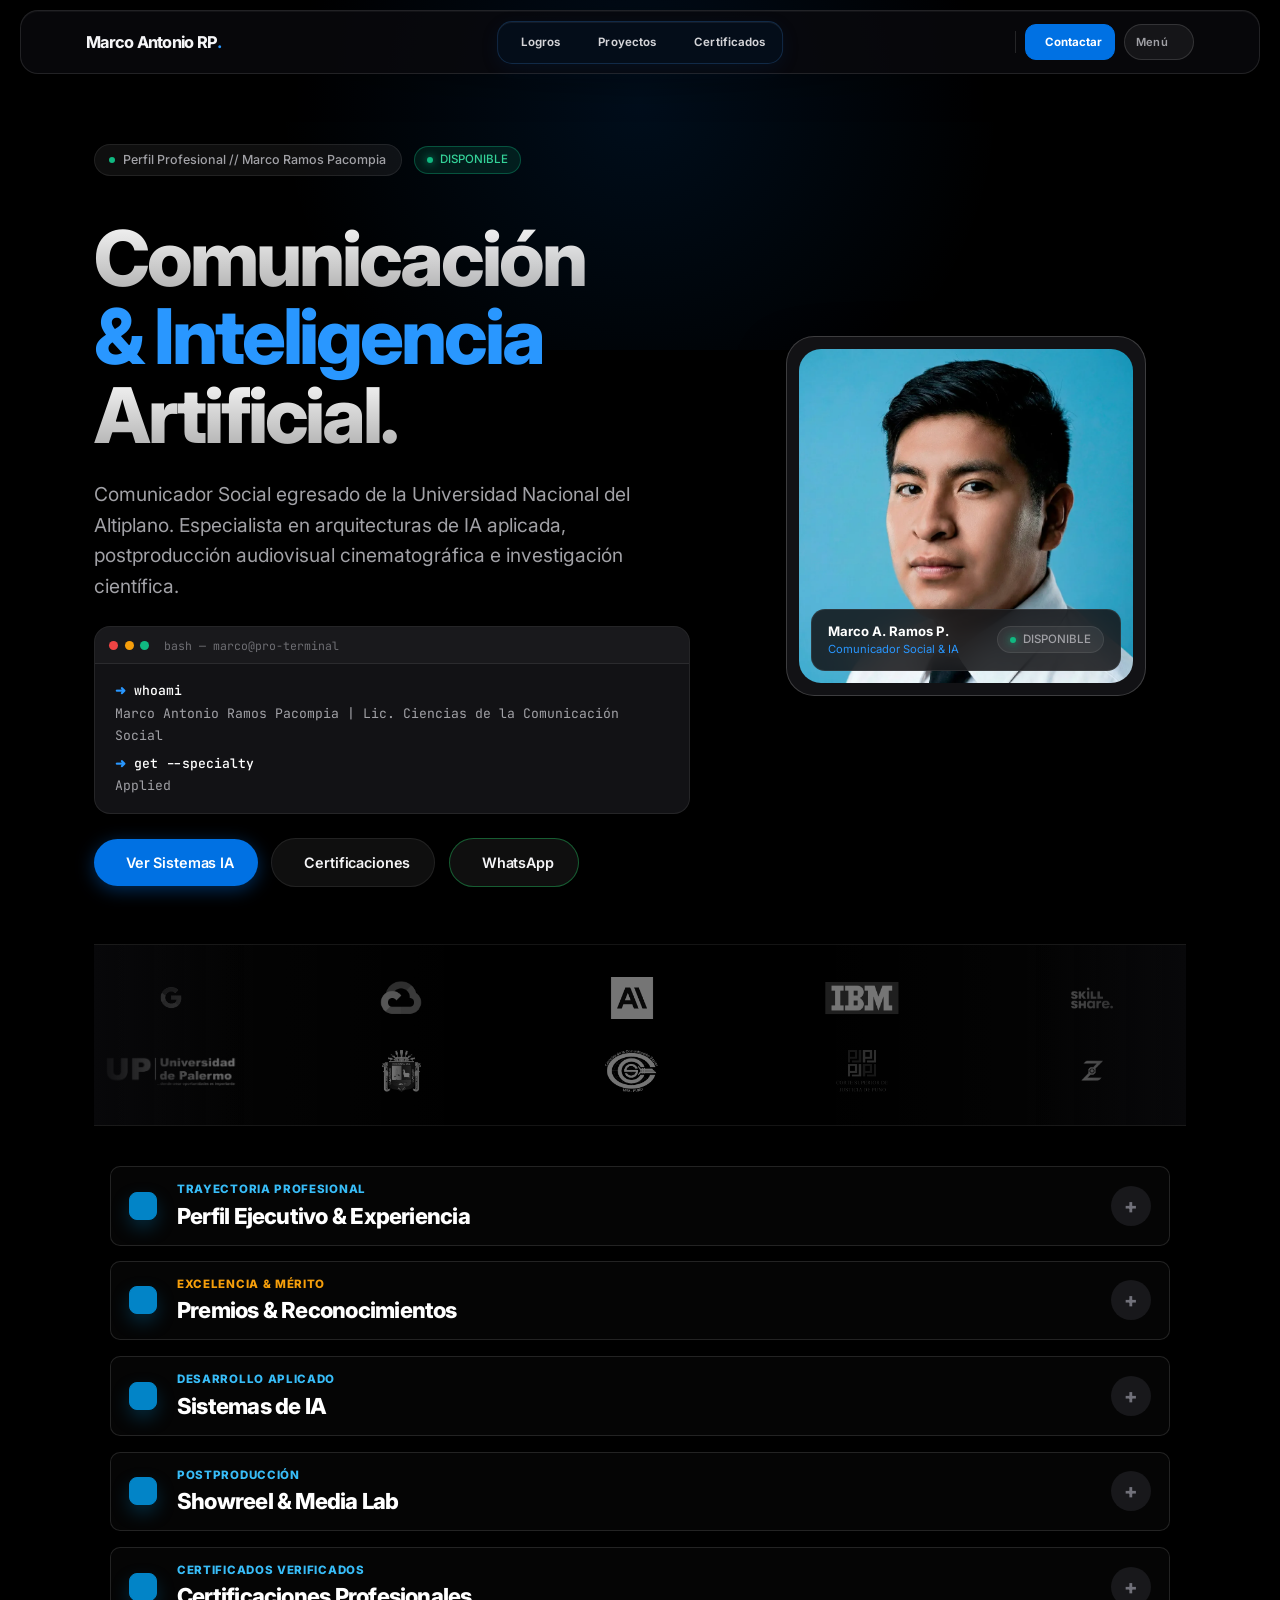
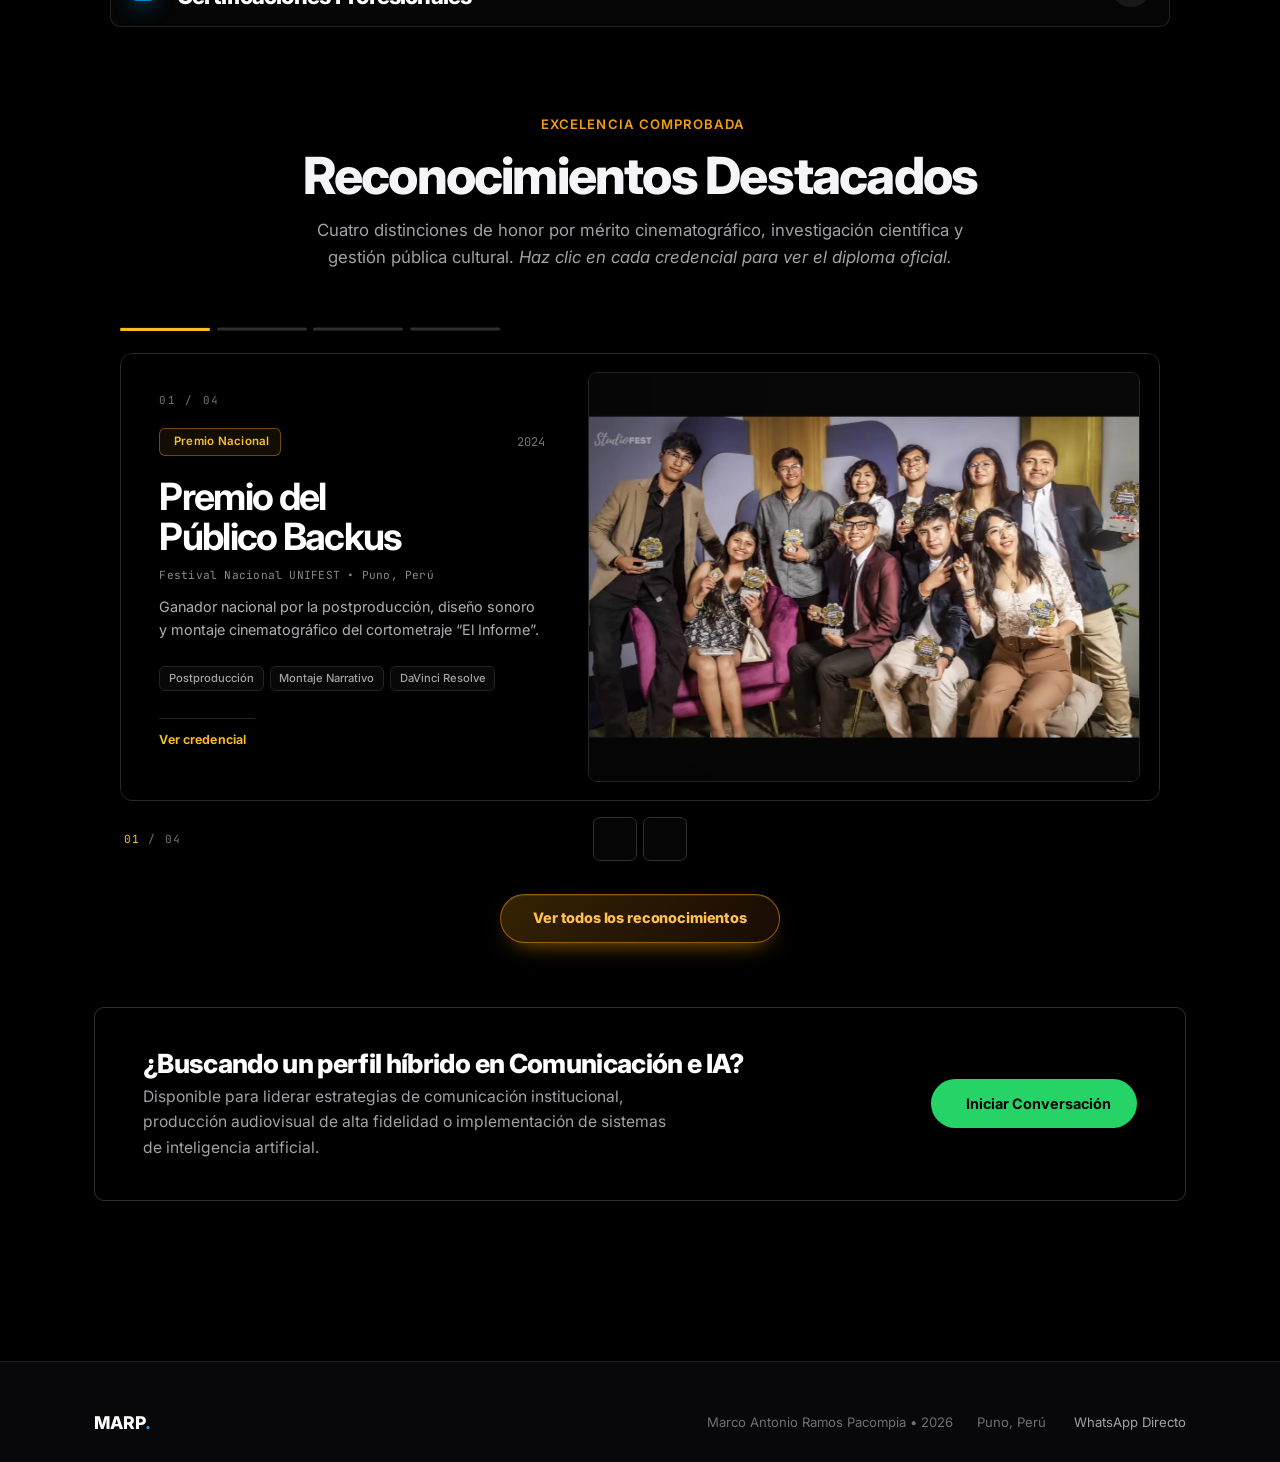
==== index.html @ 560e7030 "Publicacion inicial del sitio de Marco Antonio Ramos Pacompia" ====
<!DOCTYPE html>
<html lang="es">

<head>
    <meta charset="UTF-8">
    <meta name="viewport" content="width=device-width, initial-scale=1.0">
    <title>Marco Antonio Ramos Pacompia — CV Profesional | Comunicador Social &amp; IA Aplicada</title>
    <meta name="description" content="CV profesional y portafolio ejecutivo de Marco Antonio Ramos Pacompia. Comunicador Social especializado en Inteligencia Artificial aplicada, producción audiovisual e investigación. Puno, Perú.">
    <meta name="keywords" content="Marco Antonio Ramos Pacompia, CV Comunicador Social, Inteligencia Artificial, UNA Puno, UNIFEST Backus, Puno Perú, Producción Audiovisual, IA Aplicada">
    <meta name="author" content="Marco Antonio Ramos Pacompia">
    <meta name="robots" content="index, follow">
    
    <!-- Open Graph Meta Tags -->
    <meta property="og:title" content="Marco Antonio Ramos Pacompia — CV Profesional">
    <meta property="og:description" content="Comunicador Social especializado en Inteligencia Artificial aplicada, producción audiovisual e investigación">
    <meta property="og:type" content="website">
    <meta property="og:image" content="avatar.webp">
    
    <!-- Favicon -->
    <link rel="icon" type="image/png" href="avatar.webp">
    
    <!-- Fonts: Inter & JetBrains Mono -->
    <link rel="preconnect" href="https://fonts.googleapis.com">
    <link rel="preconnect" href="https://fonts.gstatic.com" crossorigin>
    <link href="https://fonts.googleapis.com/css2?family=Inter:wght@300;400;500;600;700;800&family=JetBrains+Mono:wght@400;500;600;700&display=swap" rel="stylesheet">
    
    <!-- Phosphor Icons: premium, consistent stroke system -->
    <link href="https://unpkg.com/@phosphor-icons/web@2.1.1/src/regular/style.css" rel="stylesheet">
    
    <!-- Styles -->
    <link rel="stylesheet" href="styles.css">
</head>

<body>

    <!-- Skip link for accessibility -->
    <a href="#main-content" class="skip-link">Saltar al contenido principal</a>

    <!-- APPLE PRO MAIN NAVIGATION -->
    <header class="header-main">
        <nav class="navbar" id="navbar" role="navigation" aria-label="Navegación principal">
            <div class="container navbar-content">
                <div class="logo-group">
                    <a href="index.html" class="logo" aria-label="Marco Antonio RP - Ir al inicio">Marco Antonio RP<span>.</span></a>
                </div>
                
                <div class="navbar-actions">
                    <div class="navbar-highlights" aria-label="Accesos principales">
                        <a href="logros.html" class="nav-primary-link"><i class='ph ph-trophy nav-link-icon' aria-hidden="true"></i><span>Logros</span></a>
                        <a href="proyectos.html" class="nav-primary-link"><i class='ph ph-rocket-launch nav-link-icon' aria-hidden="true"></i><span>Proyectos</span></a>
                        <a href="certificaciones.html" class="nav-primary-link"><i class='ph ph-certificate nav-link-icon' aria-hidden="true"></i><span>Certificados</span></a>
                    </div>
                    <span class="navbar-divider" aria-hidden="true"></span>
                    <a href="contacto.html" class="nav-contact-link"><i class='ph ph-whatsapp-logo' aria-hidden="true"></i><span>Contactar</span></a>
                    <button class="nav-toggle" id="nav-toggle" aria-label="Abrir menú de navegación" aria-expanded="false" aria-controls="nav-dropdown">
                        <span class="nav-toggle-label">Menú</span>
                        <span class="nav-toggle-icon">
                            <i class='ph ph-list nav-icon-open' aria-hidden="true"></i>
                            <i class='ph ph-x nav-icon-close' aria-hidden="true"></i>
                        </span>
                        <i class='ph ph-caret-down nav-toggle-chevron' aria-hidden="true"></i>
                    </button>
                </div>
            </div>

            <!-- Panel Desplegable Apple Sheet -->
            <div class="nav-dropdown" id="nav-dropdown" aria-hidden="true">
                <div class="container nav-dropdown-inner">
                    <div class="nav-dropdown-header">
                        <div class="dropdown-header-left">
                            <span class="hud-status-badge"><span class="hud-status-dot"></span> MARCO ANTONIO RAMOS PACOMPIA</span>
                            <span class="hud-meta-code">// CV PROFESIONAL // PUNO, PERÚ</span>
                        </div>
                        <div class="dropdown-header-right">
                            <span class="hud-shortcut-hint">PULSA <kbd>ESC</kbd> PARA CERRAR</span>
                        </div>
                    </div>

                    <!-- Accesos Rápidos de Alto Interés -->
                    <div class="nav-dropdown-interest">
                        <div class="interest-header-row">
                            <span class="interest-label"><i class='ph ph-star' aria-hidden="true"></i> Secciones de Mayor Interés</span>
                            <span class="interest-tagline">// ACCESO DIRECTO RECOMENDADO</span>
                        </div>
                        <div class="interest-chips">
                            <a href="proyectos.html" class="interest-chip chip-primary"><i class='ph ph-rocket-launch' aria-hidden="true"></i> 4 Sistemas IA en Producción</a>
                            <a href="logros.html" class="interest-chip"><i class='ph ph-trophy' aria-hidden="true"></i> Ganador UNIFEST Backus 2024</a>
                            <a href="certificaciones.html" class="interest-chip"><i class='ph ph-shield-check' aria-hidden="true"></i> 17 Certificaciones Verificadas</a>
                            <a href="https://wa.link/a1o1ac" target="_blank" class="interest-chip" style="background:#0a2e1d; border-color:#25d366; color:#25d366 !important;" rel="noopener noreferrer"><i class='ph ph-whatsapp-logo' aria-hidden="true"></i> Chat Directo WhatsApp</a>
                        </div>
                    </div>

                    <!-- Cuadrícula de 9 Páginas Apple -->
                    <ul class="nav-links" role="menubar">
                        <li role="none" class="nav-item">
                            <a href="index.html" class="nav-link active" role="menuitem" aria-current="page">
                                <span class="nav-item-num">01</span>
                                <span class="nav-item-icon"><i class='ph ph-house' aria-hidden="true"></i></span>
                                <span class="nav-item-label">Inicio / Portada</span>
                                <i class='ph ph-caret-right nav-item-arrow' aria-hidden="true"></i>
                            </a>
                        </li>
                        <li role="none" class="nav-item">
                            <a href="perfil.html" class="nav-link" role="menuitem">
                                <span class="nav-item-num">02</span>
                                <span class="nav-item-icon"><i class='ph ph-user-circle' aria-hidden="true"></i></span>
                                <span class="nav-item-label">Perfil &amp; Experiencia</span>
                                <i class='ph ph-caret-right nav-item-arrow' aria-hidden="true"></i>
                            </a>
                        </li>
                        <li role="none" class="nav-item">
                            <a href="logros.html" class="nav-link" role="menuitem">
                                <span class="nav-item-num">03</span>
                                <span class="nav-item-icon"><i class='ph ph-trophy' aria-hidden="true"></i></span>
                                <span class="nav-item-label">Reconocimientos</span>
                                <i class='ph ph-caret-right nav-item-arrow' aria-hidden="true"></i>
                            </a>
                        </li>
                        <li role="none" class="nav-item">
                            <a href="skills.html" class="nav-link" role="menuitem">
                                <span class="nav-item-num">04</span>
                                <span class="nav-item-icon"><i class='ph ph-cpu' aria-hidden="true"></i></span>
                                <span class="nav-item-label">Skills &amp; Tecnologías</span>
                                <i class='ph ph-caret-right nav-item-arrow' aria-hidden="true"></i>
                            </a>
                        </li>
                        <li role="none" class="nav-item">
                            <a href="proyectos.html" class="nav-link" role="menuitem">
                                <span class="nav-item-num">05</span>
                                <span class="nav-item-icon"><i class='ph ph-rocket-launch' aria-hidden="true"></i></span>
                                <span class="nav-item-label">Proyectos IA</span>
                                <i class='ph ph-caret-right nav-item-arrow' aria-hidden="true"></i>
                            </a>
                        </li>
                        <li role="none" class="nav-item">
                            <a href="galeria.html" class="nav-link" role="menuitem">
                                <span class="nav-item-num">06</span>
                                <span class="nav-item-icon"><i class='ph ph-video-camera' aria-hidden="true"></i></span>
                                <span class="nav-item-label">Muestra Audiovisual</span>
                                <i class='ph ph-caret-right nav-item-arrow' aria-hidden="true"></i>
                            </a>
                        </li>
                        <li role="none" class="nav-item">
                            <a href="certificaciones.html" class="nav-link" role="menuitem">
                                <span class="nav-item-num">07</span>
                                <span class="nav-item-icon"><i class='ph ph-certificate' aria-hidden="true"></i></span>
                                <span class="nav-item-label">Certificaciones</span>
                                <i class='ph ph-caret-right nav-item-arrow' aria-hidden="true"></i>
                            </a>
                        </li>
                        <li role="none" class="nav-item">
                            <a href="educacion.html" class="nav-link" role="menuitem">
                                <span class="nav-item-num">08</span>
                                <span class="nav-item-icon"><i class='ph ph-graduation-cap' aria-hidden="true"></i></span>
                                <span class="nav-item-label">Formación Académica</span>
                                <i class='ph ph-caret-right nav-item-arrow' aria-hidden="true"></i>
                            </a>
                        </li>
                        <li role="none" class="nav-item">
                            <a href="contacto.html" class="nav-link" role="menuitem">
                                <span class="nav-item-num">09</span>
                                <span class="nav-item-icon"><i class='ph ph-chat-circle-dots' aria-hidden="true"></i></span>
                                <span class="nav-item-label">Contacto &amp; Redes</span>
                                <i class='ph ph-caret-right nav-item-arrow' aria-hidden="true"></i>
                            </a>
                        </li>
                    </ul>

                    <div class="nav-dropdown-footer">
                        <div class="nav-dropdown-profile-info">
                            <span><i class='ph ph-user' aria-hidden="true"></i> Marco Antonio Ramos Pacompia</span>
                            <span class="footer-sep">&bull;</span>
                            <span><i class='ph ph-brain' aria-hidden="true"></i> Comunicador Social &amp; IA Aplicada &bull; Puno, Perú</span>
                        </div>
                        <button class="nav-close-btn" id="nav-close-btn" type="button" aria-label="Cerrar panel de navegación">
                            <i class='ph ph-x' aria-hidden="true"></i> Cerrar
                        </button>
                    </div>
                </div>
            </div>

            <!-- Overlay de fondo -->
            <div class="nav-backdrop" id="nav-backdrop" aria-hidden="true"></div>
        </nav>
    </header>

    <!-- MAIN CONTENT -->
    <main id="main-content" class="page-main-content">
        
        <!-- HERO SECTION (APPLE PRO) -->
        <section class="hero">
            <div class="container">
                <div class="hero-content">
                    <div class="hero-text-block">
                        <div style="display: flex; align-items: center; gap: 0.75rem; flex-wrap: wrap; margin-bottom: 1.25rem;">
                            <div class="hero-badge-pill" style="margin-bottom: 0;">
                                <span class="pill-dot"></span>
                                <span>Perfil Profesional // Marco Ramos Pacompia</span>
                            </div>
                            <span class="nav-status-pill" style="background: rgba(16, 185, 129, 0.12); border-color: rgba(16, 185, 129, 0.35); color: #34d399;"><span class="status-indicator-dot" style="background: #10b981; box-shadow: 0 0 8px #10b981;"></span> DISPONIBLE</span>
                        </div>

                        <h1 class="hero-headline">
                            <span class="gradient-text">Comunicación</span><br>
                            <span class="blue-text">&amp; Inteligencia</span><br>
                            <span class="gradient-text">Artificial.</span>
                        </h1>

                        <p class="hero-subhead">
                            Comunicador Social egresado de la Universidad Nacional del Altiplano. Especialista en arquitecturas de IA aplicada, postproducción audiovisual cinematográfica e investigación científica.
                        </p>

                        <!-- Clean Terminal Apple Style -->
                        <div class="hero-terminal">
                            <div class="terminal-head">
                                <span class="terminal-dot"></span>
                                <span class="terminal-dot"></span>
                                <span class="terminal-dot"></span>
                                <span class="terminal-label">bash &mdash; marco@pro-terminal</span>
                            </div>
                            <div class="terminal-body">
                                <div class="terminal-line">
                                    <span class="t-prompt">➜</span> <span class="t-cmd">whoami</span>
                                </div>
                                <div class="terminal-line t-out hero-terminal-line" data-text="Marco Antonio Ramos Pacompia | Lic. Ciencias de la Comunicación Social"></div>
                                <div class="terminal-line" style="margin-top: 0.35rem;">
                                    <span class="t-prompt">➜</span> <span class="t-cmd">get --specialty</span>
                                </div>
                                <div class="terminal-line t-out hero-terminal-line" data-text="Applied AI Workflows &bull; NLP &bull; DaVinci Resolve Studio &bull; Public Sector Media"></div>
                            </div>
                        </div>

                        <!-- CTA Actions -->
                        <div class="hero-actions">
                            <a href="proyectos.html" class="btn-apple btn-apple-primary">
                                <i class='ph ph-rocket-launch' aria-hidden="true"></i> Ver Sistemas IA
                            </a>
                            <a href="certificaciones.html" class="btn-apple btn-apple-secondary">
                                <i class='ph ph-certificate' aria-hidden="true"></i> Certificaciones
                            </a>
                            <a href="https://wa.link/a1o1ac" target="_blank" class="btn-apple btn-apple-secondary" style="border-color: rgba(37, 211, 102, 0.4);" rel="noopener noreferrer">
                                <i class='ph ph-whatsapp-logo' style="color: #25d366;" aria-hidden="true"></i> WhatsApp
                            </a>
                        </div>
                    </div>

                    <!-- Hero Visual / Portrait Card -->
                    <div class="hero-visual">
                        <div class="hero-avatar-card">
                            <img src="avatar.webp" alt="Marco Antonio Ramos Pacompia" class="hero-avatar-img">
                            <div class="hero-avatar-overlay-badge">
                                <div>
                                    <div class="overlay-badge-title">Marco A. Ramos P.</div>
                                    <div class="overlay-badge-sub">Comunicador Social &amp; IA</div>
                                </div>
                                <span class="nav-status-pill"><span class="status-indicator-dot"></span> DISPONIBLE</span>
                            </div>
                        </div>
                    </div>
                </div>

                <!-- Trusted Institutions Logo Marquee -->
                <section class="brand-marquee" aria-label="Instituciones, plataformas y colectivos de investigación">
                    <div class="brand-marquee-viewport">
                        <div class="brand-marquee-track">
                            <div class="brand-marquee-set">
                                <div class="brand-logo-item"><img src="cert-icons/google-mark.webp" alt="Google" loading="eager"></div>
                                <div class="brand-logo-item"><img src="cert-icons/google-cloud.webp" alt="Google Cloud" loading="eager"></div>
                                <div class="brand-logo-item"><img src="cert-icons/anthropic.webp" alt="Anthropic" loading="eager"></div>
                                <div class="brand-logo-item"><img src="cert-icons/ibm.webp" alt="IBM" loading="eager"></div>
                                <div class="brand-logo-item"><img src="cert-icons/skillshare.webp" alt="Skillshare" loading="eager"></div>
                                <div class="brand-logo-item"><img src="cert-icons/tec-monterrey.webp" alt="Tecnológico de Monterrey" loading="eager"></div>
                            </div>
                            <div class="brand-marquee-set" aria-hidden="true">
                                <div class="brand-logo-item"><img src="cert-icons/google-mark.webp" alt=""></div>
                                <div class="brand-logo-item"><img src="cert-icons/google-cloud.webp" alt=""></div>
                                <div class="brand-logo-item"><img src="cert-icons/anthropic.webp" alt=""></div>
                                <div class="brand-logo-item"><img src="cert-icons/ibm.webp" alt=""></div>
                                <div class="brand-logo-item"><img src="cert-icons/skillshare.webp" alt=""></div>
                                <div class="brand-logo-item"><img src="cert-icons/tec-monterrey.webp" alt=""></div>
                            </div>
                        </div>
                        <div class="brand-marquee-track brand-marquee-track-reverse">
                            <div class="brand-marquee-set">
                                <div class="brand-logo-item"><img src="cert-icons/palermo-transparent.webp" alt="Universidad de Palermo" loading="eager"></div>
                                <div class="brand-logo-item"><img src="brand-logos/unap.webp" alt="Universidad Nacional del Altiplano - Puno" loading="eager"></div>
                                <div class="brand-logo-item"><img src="brand-logos/epccs.webp" alt="EPCCS" loading="eager"></div>
                                <div class="brand-logo-item"><img src="brand-logos/odajup.webp" alt="ODAJUP - Corte Superior de Justicia de Puno" loading="eager"></div>
                                <div class="brand-logo-item"><img src="brand-logos/zafiro.webp" alt="Zafiro" loading="eager"></div>
                                <div class="brand-logo-item"><img src="brand-logos/escuela.webp" alt="Insignia de la escuela" loading="eager"></div>
                                <div class="brand-logo-item"><img src="brand-logos/cientificos-y-locas.webp" alt="Científicos y Locas" loading="eager"></div>
                            </div>
                            <div class="brand-marquee-set" aria-hidden="true">
                                <div class="brand-logo-item"><img src="cert-icons/palermo-transparent.webp" alt=""></div>
                                <div class="brand-logo-item"><img src="brand-logos/unap.webp" alt=""></div>
                                <div class="brand-logo-item"><img src="brand-logos/epccs.webp" alt=""></div>
                                <div class="brand-logo-item"><img src="brand-logos/odajup.webp" alt=""></div>
                                <div class="brand-logo-item"><img src="brand-logos/zafiro.webp" alt=""></div>
                                <div class="brand-logo-item"><img src="brand-logos/escuela.webp" alt=""></div>
                                <div class="brand-logo-item"><img src="brand-logos/cientificos-y-locas.webp" alt=""></div>
                            </div>
                        </div>
                    </div>
                </section>

                <!-- ACCESOS PRINCIPALES: ACORDEÓN INTERACTIVO -->
                <section class="profile-accordion-section" aria-label="Áreas principales del perfil">
                    <div class="accordion-list">
                        <article class="accordion-item">
                            <div class="accordion-head">
                                <div class="accordion-leading">
                                    <div class="accordion-mark"><i class='ph ph-check' aria-hidden="true"></i></div>
                                    <div>
                                        <span class="accordion-label">TRAYECTORIA PROFESIONAL</span>
                                        <h2 class="accordion-title">Perfil Ejecutivo &amp; Experiencia</h2>
                                    </div>
                                </div>
                                <div class="accordion-icon" aria-hidden="true">+</div>
                            </div>
                            <div class="accordion-content">
                                <p>Trayectoria en ODAJUP, gestión universitaria, liderazgo de Científicos y Locas —grupo estudiantil de investigación IA— y dirección en festivales nacionales de cine.</p>
                                <a href="perfil.html">Explorar Biografía y Experiencia <i class='ph ph-arrow-right' aria-hidden="true"></i></a>
                            </div>
                        </article>

                        <article class="accordion-item accordion-item-award">
                            <div class="accordion-head">
                                <div class="accordion-leading">
                                    <div class="accordion-mark"><i class='ph ph-check' aria-hidden="true"></i></div>
                                    <div>
                                        <span class="accordion-label">EXCELENCIA &amp; MÉRITO</span>
                                        <h2 class="accordion-title">Premios &amp; Reconocimientos</h2>
                                    </div>
                                </div>
                                <div class="accordion-icon" aria-hidden="true">+</div>
                            </div>
                            <div class="accordion-content">
                                <p>Premio Backus UNIFEST 2024, Diplomas de Honor de Editor y publicación científica arbitrada.</p>
                                <a href="logros.html">Ver Reconocimientos Oficiales <i class='ph ph-arrow-right' aria-hidden="true"></i></a>
                            </div>
                        </article>

                        <article class="accordion-item">
                            <div class="accordion-head">
                                <div class="accordion-leading">
                                    <div class="accordion-mark"><i class='ph ph-check' aria-hidden="true"></i></div>
                                    <div>
                                        <span class="accordion-label">DESARROLLO APLICADO</span>
                                        <h2 class="accordion-title">Sistemas de IA</h2>
                                    </div>
                                </div>
                                <div class="accordion-icon" aria-hidden="true">+</div>
                            </div>
                            <div class="accordion-content">
                                <p>ZAFIRO IA, Observatorio de Medios de Puno, ARUSA y calendarios web institucionales.</p>
                                <a href="proyectos.html">Ver Proyectos en Producción <i class='ph ph-arrow-right' aria-hidden="true"></i></a>
                            </div>
                        </article>

                        <article class="accordion-item">
                            <div class="accordion-head">
                                <div class="accordion-leading">
                                    <div class="accordion-mark"><i class='ph ph-check' aria-hidden="true"></i></div>
                                    <div>
                                        <span class="accordion-label">POSTPRODUCCIÓN</span>
                                        <h2 class="accordion-title">Showreel &amp; Media Lab</h2>
                                    </div>
                                </div>
                                <div class="accordion-icon" aria-hidden="true">+</div>
                            </div>
                            <div class="accordion-content">
                                <p>Montaje cinematográfico, Color Grading DaVinci Resolve y piezas audiovisuales con IA generativa.</p>
                                <a href="galeria.html">Reproducir Showreel HD <i class='ph ph-arrow-right' aria-hidden="true"></i></a>
                            </div>
                        </article>

                        <article class="accordion-item">
                            <div class="accordion-head">
                                <div class="accordion-leading">
                                    <div class="accordion-mark"><i class='ph ph-check' aria-hidden="true"></i></div>
                                    <div>
                                        <span class="accordion-label">CERTIFICADOS VERIFICADOS</span>
                                        <h2 class="accordion-title">Certificaciones Profesionales</h2>
                                    </div>
                                </div>
                                <div class="accordion-icon" aria-hidden="true">+</div>
                            </div>
                            <div class="accordion-content">
                                <p>Google Cloud, Anthropic Claude API, IBM Python Flask, Univ. de Palermo y Tec de Monterrey.</p>
                                <a href="certificaciones.html">Explorar Certificados <i class='ph ph-arrow-right' aria-hidden="true"></i></a>
                            </div>
                        </article>
                    </div>
                </section>

                <!-- SECCIÓN VISIBLE: RECONOCIMIENTOS & PREMIOS DESTACADOS -->
                <div style="margin-top: 5rem;" id="reconocimientos">
                    <div class="section-header">
                        <span class="section-subtitle" style="color: #f59e0b;"><i class='ph ph-trophy' aria-hidden="true"></i> Excelencia Comprobada</span>
                        <h2 class="section-title">Reconocimientos Destacados</h2>
                        <p class="section-desc">Cuatro distinciones de honor por mérito cinematográfico, investigación científica y gestión pública cultural. <em>Haz clic en cada credencial para ver el diploma oficial.</em></p>
                    </div>

                    <div class="recognition-showcase scroll-reveal" id="recognitionShowcase" aria-roledescription="carousel" aria-label="Reconocimientos destacados">
                        <div class="recognition-showcase-dots" role="tablist" aria-label="Progreso de reconocimientos">
                            <button class="recognition-showcase-dot is-active" type="button" role="tab" aria-label="Ver reconocimiento 1" aria-selected="true" data-recognition-go="0"></button>
                            <button class="recognition-showcase-dot" type="button" role="tab" aria-label="Ver reconocimiento 2" aria-selected="false" data-recognition-go="1"></button>
                            <button class="recognition-showcase-dot" type="button" role="tab" aria-label="Ver reconocimiento 3" aria-selected="false" data-recognition-go="2"></button>
                            <button class="recognition-showcase-dot" type="button" role="tab" aria-label="Ver reconocimiento 4" aria-selected="false" data-recognition-go="3"></button>
                        </div>

                        <div class="recognition-showcase-stage">
                            <!-- Reconocimiento 1: Backus UNIFEST -->
                            <article class="recognition-slide is-active" data-recognition-slide="0" data-modal="backus" data-modal-title="Premio del Público Backus" data-modal-sub="Festival Nacional UNIFEST &bull; 2024" data-modal-img="modal-img/premio-backus.webp" data-modal-text="El cortometraje 'El Informe' fue galardonado con el Premio del Público Backus en el Festival UNIFEST 2024, compitiendo contra más de 30 producciones de universidades de todo el sur del país. Este reconocimiento destaca la excelencia en postproducción cinematográfica independiente y montaje narrativo. El proyecto fue realizado íntegramente por Marco Antonio Ramos Pacompia, desde el corte hasta el diseño sonoro y corrección de color en DaVinci Resolve.">
                                <div class="recognition-slide-copy">
                                    <div class="recognition-slide-index">01 / 04</div>
                                    <div class="card-top">
                                        <span class="card-badge gold"><i class='ph ph-trophy' aria-hidden="true"></i> Premio Nacional</span>
                                        <span class="card-year">2024</span>
                                    </div>
                                    <h3 class="card-title">Premio del Público Backus</h3>
                                    <p class="card-company">Festival Nacional UNIFEST &bull; Puno, Perú</p>
                                    <p class="card-desc">Ganador nacional por la postproducción, diseño sonoro y montaje cinematográfico del cortometraje “El Informe”.</p>
                                    <div class="card-tags">
                                        <span class="tag">Postproducción</span>
                                        <span class="tag">Montaje Narrativo</span>
                                        <span class="tag">DaVinci Resolve</span>
                                    </div>
                                    <button class="recognition-slide-action" type="button">Ver credencial <i class='ph ph-arrow-up-right' aria-hidden="true"></i></button>
                                </div>
                                <figure class="recognition-slide-media"><img src="modal-img/premio-backus.webp" alt="Credencial del Premio del Público Backus" loading="eager"></figure>
                            </article>

                            <!-- Reconocimiento 2: Diploma Editor -->
                            <article class="recognition-slide" data-recognition-slide="1" data-modal="diploma-editor" data-modal-title="Diploma de Honor por Editor del Cortometraje" data-modal-sub="Universidad Nacional del Altiplano &bull; 2024" data-modal-img="modal-img/diploma-editor.webp" data-modal-text="Reconocimiento especial otorgado por la Universidad Nacional del Altiplano por la excelencia demostrada en el trabajo de edición y ritmo audiovisual del cortometraje 'El Informe'. Este diploma de honor destaca la habilidad técnica y artística para transformar material bruto en una obra cinematográfica coherente, emocional y de alto impacto estético.">
                                <div class="recognition-slide-copy">
                                    <div class="recognition-slide-index">02 / 04</div>
                                    <div class="card-top">
                                        <span class="card-badge"><i class='ph ph-medal' aria-hidden="true"></i> Diploma de Honor</span>
                                        <span class="card-year">2024</span>
                                    </div>
                                    <h3 class="card-title">Diploma de Honor por Editor</h3>
                                    <p class="card-company">Universidad Nacional del Altiplano (UNA Puno)</p>
                                    <p class="card-desc">Distinción académica oficial por la calidad técnica en montaje, ritmo audiovisual y construcción narrativa.</p>
                                    <div class="card-tags">
                                        <span class="tag">Editor en Jefe</span>
                                        <span class="tag">Mérito Artístico</span>
                                        <span class="tag">UNA Puno</span>
                                    </div>
                                    <button class="recognition-slide-action" type="button">Ver credencial <i class='ph ph-arrow-up-right' aria-hidden="true"></i></button>
                                </div>
                                <figure class="recognition-slide-media"><img src="modal-img/diploma-editor.webp" alt="Diploma de Honor por Editor del Cortometraje" loading="lazy"></figure>
                            </article>

                            <!-- Reconocimiento 3: Artículo Científico -->
                            <article class="recognition-slide" data-recognition-slide="2" data-modal="diploma-articulo" data-modal-title="Artículo Científico: IA en Producción Audiovisual" data-modal-sub="Revista Magazine &bull; 2024" data-modal-img="modal-img/articulo-ia-audiovisual.webp" data-modal-text="Investigación científica publicada sobre 'El nivel de conocimiento y capacidades sobre inteligencia artificial en la producción audiovisual en la Escuela Profesional de Ciencias de la Comunicación Social, UNA Puno 2024'. Analiza empíricamente el grado de adopción de herramientas de IA generativa y propone marcos de integración pedagógica y productiva para comunicadores sociales.">
                                <div class="recognition-slide-copy">
                                    <div class="recognition-slide-index">03 / 04</div>
                                    <div class="card-top">
                                        <span class="card-badge"><i class='ph ph-book-open' aria-hidden="true"></i> Publicación Científica</span>
                                        <span class="card-year">2024</span>
                                    </div>
                                    <h3 class="card-title">Investigación: IA en Producción Audiovisual</h3>
                                    <p class="card-company">Revista Científica Magazine &bull; Publicación Arbitrada</p>
                                    <p class="card-desc">Estudio cuantitativo sobre la adopción de herramientas de inteligencia artificial en la formación y producción audiovisual universitaria.</p>
                                    <div class="card-tags">
                                        <span class="tag">Investigación</span>
                                        <span class="tag">IA Generativa</span>
                                        <span class="tag">Comunicación Social</span>
                                    </div>
                                    <button class="recognition-slide-action" type="button">Ver credencial <i class='ph ph-arrow-up-right' aria-hidden="true"></i></button>
                                </div>
                                <figure class="recognition-slide-media"><img src="modal-img/articulo-ia-audiovisual.webp" alt="Artículo científico sobre IA en producción audiovisual" loading="lazy"></figure>
                            </article>

                            <!-- Reconocimiento 4: Feria Científica -->
                            <article class="recognition-slide" data-recognition-slide="3" data-modal="exponente-feria" data-modal-title="Exponente en Feria de Iniciación Científica" data-modal-sub="Oficina Instituto de Investigación UNA Puno &bull; 2024" data-modal-img="modal-img/exponente-feria-cientifica.webp" data-modal-text="Seleccionado como exponente destacado en la Feria de Iniciación Científica 2024 organizada por la Oficina Instituto de Investigación de la UNA Puno. Presenté investigación innovadora sobre flujos de trabajo asistidos por IA en medios de comunicación y demostraciones prácticas de prototipos.">
                                <div class="recognition-slide-copy">
                                    <div class="recognition-slide-index">04 / 04</div>
                                    <div class="card-top">
                                        <span class="card-badge"><i class='ph ph-cpu' aria-hidden="true"></i> Exponente Destacado</span>
                                        <span class="card-year">2024</span>
                                    </div>
                                    <h3 class="card-title">Exponente en Feria Científica</h3>
                                    <p class="card-company">Instituto de Investigación UNA Puno</p>
                                    <p class="card-desc">Exposición de proyectos de IA aplicada a la comunicación social ante el comité científico evaluador universitario.</p>
                                    <div class="card-tags">
                                        <span class="tag">Divulgación</span>
                                        <span class="tag">Metodología</span>
                                        <span class="tag">Innovación</span>
                                    </div>
                                    <button class="recognition-slide-action" type="button">Ver credencial <i class='ph ph-arrow-up-right' aria-hidden="true"></i></button>
                                </div>
                                <figure class="recognition-slide-media"><img src="modal-img/exponente-feria-cientifica.webp" alt="Credencial de exponente en Feria de Iniciación Científica" loading="lazy"></figure>
                            </article>
                        </div>

                        <div class="recognition-showcase-controls">
                            <div class="recognition-showcase-status" aria-live="polite"><span id="recognitionSlideCounter">01</span> / 04</div>
                            <div class="recognition-showcase-nav">
                                <button id="recognitionPrev" type="button" aria-label="Reconocimiento anterior"><i class='ph ph-arrow-left' aria-hidden="true"></i></button>
                                <button id="recognitionNext" type="button" aria-label="Siguiente reconocimiento"><i class='ph ph-arrow-right' aria-hidden="true"></i></button>
                            </div>
                        </div>
                    </div>

                    <div style="text-align: center; margin-top: 2rem;">
                        <a href="logros.html" class="btn-apple btn-apple-secondary recognition-cta">
                            <i class='ph ph-trophy' aria-hidden="true"></i> Ver todos los reconocimientos <i class='ph ph-arrow-right' aria-hidden="true"></i>
                        </a>
                    </div>
                </div>

                <!-- CONTACT CTA BANNER -->
                <div class="contact-cta-banner">
                    <div class="cta-banner-text">
                        <h3>¿Buscando un perfil híbrido en Comunicación e IA?</h3>
                        <p>Disponible para liderar estrategias de comunicación institucional, producción audiovisual de alta fidelidad o implementación de sistemas de inteligencia artificial.</p>
                    </div>
                    <a href="https://wa.link/a1o1ac" target="_blank" class="btn-whatsapp-apple" rel="noopener noreferrer">
                        <i class='ph ph-whatsapp-logo' aria-hidden="true"></i> Iniciar Conversación
                    </a>
                </div>
            </div>
        </section>

    </main>

    <!-- APPLE FOOTER -->
    <footer>
        <div class="container footer-content">
            <div class="footer-logo">MARP<span>.</span></div>
            <div class="footer-meta">
                <span>Marco Antonio Ramos Pacompia &bull; 2026</span>
                <span>Puno, Perú</span>
                <a href="https://wa.link/a1o1ac" target="_blank" rel="noopener noreferrer"><i class='ph ph-whatsapp-logo' aria-hidden="true"></i> WhatsApp Directo</a>
            </div>
        </div>
    </footer>

    <!-- APPLE PRO MODAL SHEET -->
    <div class="card-modal-overlay" id="cardModal" role="dialog" aria-modal="true" aria-hidden="true">
        <div class="card-modal-box">
            <button class="card-modal-close-btn" id="cardModalCloseBtn" aria-label="Cerrar modal">&times;</button>
            <div class="card-modal-safe-zone">
                <div class="card-modal-img-wrap">
                    <img src="" alt="" class="card-modal-img" id="cardModalImg">
                    <div id="cardModalPlaceholder" class="card-modal-placeholder">
                        <i class='ph ph-certificate' style="font-size: 2.5rem; margin-bottom: 0.5rem; color: #f59e0b;" aria-hidden="true"></i>
                        <p>Reconocimiento Oficial</p>
                    </div>
                </div>
                <div class="card-modal-body">
                    <span class="card-modal-sub" id="cardModalSub"></span>
                    <h2 class="card-modal-title" id="cardModalTitle"></h2>
                    <p class="card-modal-text" id="cardModalText"></p>
                </div>
            </div>
        </div>
    </div>

    <script src="script.js?v=20260921-recognition"></script>
</body>

</html>
---- styles.css ----
/* ==========================================================================
   MARCO ANTONIO RAMOS PACOMPIA — PORTFOLIO CV
   APPLE PRO & CHATGPT DARK DESIGN SYSTEM
   Color Psychology: Space Black (#000000) & Apple Pacific Blue (#0071e3 / #2997ff)
   Typography: SF Pro / Inter Clean Hierarchy
   ========================================================================== */

:root {
  /* Core Palette: Pure Space Black & Refined Dark Glass */
  --bg-pure: #000000;
  --bg-deep: #08080a;
  --bg-card: #121215;
  --bg-card-hover: #18181c;
  --bg-card-elevated: #1c1c21;
  --bg-pill: rgba(255, 255, 255, 0.06);
  --bg-pill-hover: rgba(255, 255, 255, 0.12);

  /* Apple & Institutional Blue Accent (Psychology of Credibility & AI) */
  --apple-blue: #0071e3;
  --apple-blue-hover: #0077ed;
  --apple-blue-glow: #2997ff;
  --apple-blue-soft: rgba(0, 113, 227, 0.15);
  --apple-blue-border: rgba(41, 151, 255, 0.35);

  /* Status and Award Accents */
  --status-emerald: #10b981;
  --award-gold: #f59e0b;
  --award-gold-soft: rgba(245, 158, 11, 0.15);

  /* Typography Colors (Apple SF Text & Display Style) */
  --text-primary: #f5f5f7;
  --text-secondary: #a1a1a6;
  --text-tertiary: #6e6e73;
  --text-muted: #515154;

  /* Specular Apple Glass Borders */
  --border-glass: rgba(255, 255, 255, 0.08);
  --border-glass-hover: rgba(255, 255, 255, 0.18);
  --border-glass-active: rgba(41, 151, 255, 0.5);

  /* Prompt master compatibility aliases */
  --bg-primary: var(--bg-pure);
  --bg-secondary: var(--bg-deep);
  --bg-glass: rgba(12, 12, 16, 0.85);
  --status-green: var(--status-emerald);
  --whatsapp: #25d366;
  --radius-apple: var(--border-radius-card);
  --blur-apple: blur(20px) saturate(180%);

  /* Fonts */
  --font-apple: -apple-system, BlinkMacSystemFont, "SF Pro Display", "SF Pro Text", "Inter", "Segoe UI", Roboto, sans-serif;
  --font-mono: "SF Mono", "JetBrains Mono", Menlo, Consolas, monospace;

  /* Layout Constants */
  --nav-height: 56px;
  --max-width: 1140px;
  --border-radius-card: 22px;
  --border-radius-pill: 9999px;
  --transition-apple: all 0.3s cubic-bezier(0.16, 1, 0.3, 1);
}

/* Base Reset & Smoothness */
*, *::before, *::after {
  box-sizing: border-box;
  margin: 0;
  padding: 0;
}

/* Phosphor Icons: consistent 24px grid and optical baseline across the site. */
.ph {
  display: inline-flex;
  flex: 0 0 auto;
  align-items: center;
  justify-content: center;
  line-height: 1;
  vertical-align: -0.125em;
}

html {
  background-color: var(--bg-pure);
  color: var(--text-primary);
  font-family: var(--font-apple);
  font-size: 16px;
  line-height: 1.5;
  scroll-behavior: smooth;
  -webkit-font-smoothing: antialiased;
  -moz-osx-font-smoothing: grayscale;
}

body {
  background: var(--bg-pure);
  color: var(--text-primary);
  min-height: 100vh;
  overflow-x: hidden;
  position: relative;
}

/* Subtle Apple Ambient Lighting */
body::before {
  content: "";
  position: fixed;
  top: -150px;
  left: 50%;
  transform: translateX(-50%);
  width: 900px;
  height: 500px;
  background: radial-gradient(circle, rgba(0, 113, 227, 0.12) 0%, rgba(0, 0, 0, 0) 70%);
  pointer-events: none;
  z-index: 0;
}

/* Skip link for accessibility */
.skip-link {
  position: absolute;
  top: -60px;
  left: 1rem;
  background: var(--apple-blue);
  color: #fff;
  padding: 0.6rem 1.2rem;
  border-radius: var(--border-radius-pill);
  font-size: 0.85rem;
  font-weight: 600;
  z-index: 10000;
  transition: top 0.2s ease;
  text-decoration: none;
}
.skip-link:focus {
  top: 1rem;
}

/* Typography Hierarchy */
h1, h2, h3, h4, h5, h6 {
  color: var(--text-primary);
  font-weight: 700;
  letter-spacing: -0.025em;
  line-height: 1.15;
}

p {
  color: var(--text-secondary);
  font-size: 1rem;
  line-height: 1.6;
}

a {
  color: inherit;
  text-decoration: none;
  transition: var(--transition-apple);
}

.container {
  width: 100%;
  max-width: var(--max-width);
  margin: 0 auto;
  padding: 0 1.5rem;
  position: relative;
  z-index: 1;
}

/* Custom Scrollbar Apple Style */
::-webkit-scrollbar {
  width: 8px;
}
::-webkit-scrollbar-track {
  background: var(--bg-pure);
}
::-webkit-scrollbar-thumb {
  background: #27272a;
  border-radius: 4px;
}
::-webkit-scrollbar-thumb:hover {
  background: #3f3f46;
}

/* ==========================================================================
   APPLE PRO FIXED NAVBAR & EXPANDABLE DROPDOWN
   ========================================================================== */

.header-main {
  position: fixed;
  top: 0;
  left: 0;
  width: 100%;
  z-index: 1000;
  padding-top: 0.65rem;
  pointer-events: none;
}

.navbar {
  position: relative;
  width: min(calc(100% - 1.5rem), 1240px);
  margin: 0 auto;
  background: rgba(10, 10, 13, 0.78);
  backdrop-filter: saturate(180%) blur(20px);
  -webkit-backdrop-filter: saturate(180%) blur(20px);
  border: 1px solid rgba(255, 255, 255, 0.11);
  border-radius: 18px;
  height: 64px;
  display: flex;
  align-items: center;
  box-shadow: 0 12px 34px rgba(0, 0, 0, 0.28), inset 0 1px 0 rgba(255, 255, 255, 0.045);
  transition: var(--transition-apple);
  pointer-events: auto;
}

.navbar.scrolled {
  background: rgba(8, 8, 10, 0.94);
  border-color: rgba(255, 255, 255, 0.16);
  box-shadow: 0 16px 42px rgba(0, 0, 0, 0.46), inset 0 1px 0 rgba(255, 255, 255, 0.06);
}

.navbar-content {
  display: flex;
  align-items: center;
  justify-content: space-between;
  width: 100%;
  padding: 0 1rem;
}

/* Brand Logo */
.logo-group {
  display: flex;
  align-items: center;
  gap: 0.75rem;
}

.logo {
  font-size: 1.02rem;
  font-weight: 750;
  letter-spacing: -0.045em;
  white-space: nowrap;
  color: var(--text-primary);
  display: inline-flex;
  align-items: center;
  transition: var(--transition-apple);
}

.logo span {
  color: var(--apple-blue-glow);
}

.logo:hover {
  opacity: 1;
  transform: translateY(-1px);
}

.logo-badge {
  font-size: 0.66rem;
  font-weight: 600;
  color: var(--text-secondary);
  background: rgba(255, 255, 255, 0.045);
  border: 1px solid rgba(255, 255, 255, 0.1);
  padding: 0.25rem 0.65rem;
  border-radius: var(--border-radius-pill);
  letter-spacing: 0.06em;
  text-transform: uppercase;
  white-space: nowrap;
}

/* Top Bar Actions & High-Interest Pills */
.navbar-actions {
  display: flex;
  align-items: center;
  gap: 0.55rem;
  margin-left: auto;
}

.navbar-highlights {
  display: flex;
  align-items: center;
  position: absolute;
  left: 50%;
  transform: translateX(-50%);
  gap: 0.28rem;
  padding: 0.18rem;
  background: rgba(5, 17, 31, 0.72);
  border: 1px solid rgba(71, 157, 255, 0.2);
  border-radius: 15px;
  box-shadow: inset 0 1px 0 rgba(255, 255, 255, 0.06), 0 5px 18px rgba(0, 68, 140, 0.12);
}

.nav-primary-link {
  position: relative;
  display: inline-flex;
  align-items: center;
  gap: 0.4rem;
  min-height: 35px;
  padding: 0.42rem 0.78rem;
  border: 1px solid transparent;
  border-radius: 10px;
  color: #d4d4d8;
  font-size: 0.72rem;
  font-weight: 650;
  letter-spacing: 0.01em;
  white-space: nowrap;
  transition: var(--transition-apple);
}

.nav-primary-link .nav-link-icon {
  color: #64b5ff;
  font-size: 1rem;
  transition: color 0.2s ease, transform 0.2s ease;
}

.nav-primary-link:hover,
.nav-primary-link:focus-visible,
.nav-primary-link.active,
.nav-primary-link[aria-current="page"] {
  color: var(--text-primary);
  background: rgba(0, 113, 227, 0.2);
  border-color: rgba(71, 157, 255, 0.44);
  box-shadow: 0 5px 16px rgba(0, 113, 227, 0.24);
}

.nav-primary-link:hover .nav-link-icon,
.nav-primary-link:focus-visible .nav-link-icon,
.nav-primary-link.active .nav-link-icon,
.nav-primary-link[aria-current="page"] .nav-link-icon {
  color: var(--apple-blue-glow);
  transform: translateY(-1px);
}

.navbar-divider {
  width: 1px;
  height: 22px;
  background: rgba(255, 255, 255, 0.12);
}

.nav-contact-link {
  display: inline-flex;
  align-items: center;
  gap: 0.42rem;
  min-height: 36px;
  padding: 0.42rem 0.78rem;
  border: 1px solid var(--apple-blue);
  border-radius: 11px;
  background: var(--apple-blue);
  color: #fff;
  font-size: 0.72rem;
  font-weight: 700;
  white-space: nowrap;
  transition: var(--transition-apple);
}

.nav-contact-link i {
  font-size: 1rem;
  color: #fff;
}

.nav-contact-link:hover,
.nav-contact-link:focus-visible {
  background: var(--apple-blue-hover);
  border-color: var(--apple-blue-hover);
  color: #fff;
  box-shadow: 0 6px 20px rgba(0, 113, 227, 0.42);
  transform: translateY(-1px);
}

.nav-status-pill {
  display: inline-flex;
  align-items: center;
  gap: 0.45rem;
  font-size: 0.72rem;
  font-weight: 500;
  color: var(--text-secondary);
  background: var(--bg-pill);
  border: 1px solid var(--border-glass);
  padding: 0.25rem 0.75rem;
  border-radius: var(--border-radius-pill);
  user-select: none;
}

.status-indicator-dot {
  width: 6px;
  height: 6px;
  border-radius: 50%;
  background: var(--status-emerald);
  box-shadow: 0 0 8px var(--status-emerald);
  animation: applePulse 2s infinite ease-in-out;
}

@keyframes applePulse {
  0%, 100% { opacity: 1; transform: scale(1); }
  50% { opacity: 0.5; transform: scale(0.85); }
}

.nav-pill-highlight {
  display: inline-flex;
  align-items: center;
  gap: 0.4rem;
  font-size: 0.73rem;
  font-weight: 600;
  color: var(--text-primary);
  background: rgba(255, 255, 255, 0.045);
  border: 1px solid rgba(255, 255, 255, 0.1);
  padding: 0.4rem 0.78rem;
  border-radius: var(--border-radius-pill);
  transition: var(--transition-apple);
  white-space: nowrap;
}

.nav-pill-highlight i {
  font-size: 0.95rem;
  color: var(--apple-blue-glow);
}

.nav-pill-highlight:hover {
  background: var(--bg-pill-hover);
  border-color: var(--border-glass-hover);
  color: #fff;
  transform: translateY(-1px);
}

.nav-pill-highlight.btn-cta {
  background: var(--apple-blue);
  border-color: var(--apple-blue);
  color: #fff;
  font-weight: 600;
  box-shadow: 0 2px 10px rgba(0, 113, 227, 0.35);
}

.nav-pill-highlight.btn-cta i {
  color: #fff;
}

.nav-pill-highlight.btn-cta:hover {
  background: var(--apple-blue-hover);
  border-color: var(--apple-blue-hover);
  box-shadow: 0 4px 16px rgba(0, 113, 227, 0.5);
  transform: translateY(-1px);
}

/* Nav Menu Toggle Button */
.nav-toggle {
  background: rgba(255, 255, 255, 0.06);
  border: 1px solid rgba(255, 255, 255, 0.13);
  color: var(--text-primary);
  min-height: 36px;
  padding: 0.42rem 0.68rem;
  border-radius: var(--border-radius-pill);
  font-family: inherit;
  font-size: 0.78rem;
  font-weight: 600;
  cursor: pointer;
  display: inline-flex;
  align-items: center;
  gap: 0.45rem;
  transition: var(--transition-apple);
  user-select: none;
}

.nav-toggle:hover {
  background: var(--apple-blue-soft);
  border-color: var(--apple-blue-border);
  color: #fff;
}

.nav-pill-highlight:focus-visible,
.nav-toggle:focus-visible,
.logo:focus-visible {
  outline: 2px solid var(--apple-blue-glow);
  outline-offset: 3px;
}

.nav-toggle-badge {
  font-size: 0.68rem;
  color: var(--text-tertiary);
  font-weight: 500;
}

.nav-toggle-label {
  color: var(--text-secondary);
  font-size: 0.7rem;
  letter-spacing: 0.02em;
}

.nav-toggle-icon {
  display: flex;
  align-items: center;
  font-size: 1.1rem;
}

.nav-toggle .nav-icon-close {
  display: none;
}

.nav-toggle-chevron {
  font-size: 0.95rem;
  color: var(--text-tertiary);
  transition: transform 0.25s cubic-bezier(0.16, 1, 0.3, 1);
}

.nav-toggle.is-active {
  background: var(--apple-blue-soft);
  border-color: var(--apple-blue-border);
}

.nav-toggle.is-active .nav-toggle-chevron {
  transform: rotate(180deg);
  color: var(--apple-blue-glow);
}

.nav-toggle.is-active .nav-icon-open {
  display: none;
}

.nav-toggle.is-active .nav-icon-close {
  display: inline-block;
  color: var(--apple-blue-glow);
}

/* Apple Dropdown Panel (Glass Sheet) */
.nav-dropdown {
  position: absolute;
  top: calc(100% + 0.65rem);
  left: 50%;
  width: min(calc(100% - 1.5rem), 1240px);
  background: rgba(14, 14, 18, 0.95);
  backdrop-filter: saturate(180%) blur(32px);
  -webkit-backdrop-filter: saturate(180%) blur(32px);
  border: 1px solid var(--border-glass-hover);
  border-radius: 22px;
  box-shadow: 0 25px 50px -12px rgba(0, 0, 0, 0.85);
  opacity: 0;
  visibility: hidden;
  transform: translate(-50%, -8px);
  transition: opacity 0.25s cubic-bezier(0.16, 1, 0.3, 1),
              transform 0.25s cubic-bezier(0.16, 1, 0.3, 1),
              visibility 0.25s;
  pointer-events: none;
  max-height: calc(100vh - 5.5rem);
  overflow-y: auto;
  z-index: 999;
}

.nav-dropdown.is-open {
  opacity: 1;
  visibility: visible;
  transform: translate(-50%, 0);
  pointer-events: auto;
}

.nav-dropdown-inner {
  padding: 1.5rem 1.5rem 2rem 1.5rem;
}

.nav-dropdown-header {
  display: flex;
  justify-content: space-between;
  align-items: center;
  padding-bottom: 1rem;
  margin-bottom: 1.25rem;
  border-bottom: 1px solid var(--border-glass);
}

.dropdown-header-left {
  display: flex;
  align-items: center;
  gap: 0.75rem;
}

.hud-status-badge {
  font-size: 0.82rem;
  font-weight: 600;
  color: var(--text-primary);
  display: flex;
  align-items: center;
}

.hud-status-dot {
  width: 6px;
  height: 6px;
  border-radius: 50%;
  background: var(--apple-blue-glow);
  box-shadow: 0 0 6px var(--apple-blue-glow);
  margin-right: 0.5rem;
}

.hud-meta-code {
  font-size: 0.72rem;
  color: var(--text-tertiary);
  font-family: var(--font-mono);
}

.hud-shortcut-hint {
  font-size: 0.72rem;
  color: var(--text-tertiary);
}

.hud-shortcut-hint kbd {
  background: var(--bg-pill);
  border: 1px solid var(--border-glass);
  color: var(--text-secondary);
  padding: 0.15rem 0.45rem;
  border-radius: 4px;
  font-family: inherit;
  font-size: 0.68rem;
}

/* High Interest Section inside Dropdown */
.nav-dropdown-interest {
  background: rgba(255, 255, 255, 0.02);
  border: 1px solid var(--border-glass);
  border-radius: 16px;
  padding: 1rem 1.25rem;
  margin-bottom: 1.25rem;
}

.interest-header-row {
  display: flex;
  justify-content: space-between;
  align-items: center;
  margin-bottom: 0.75rem;
}

.interest-label {
  font-size: 0.75rem;
  font-weight: 600;
  color: var(--text-secondary);
  text-transform: uppercase;
  letter-spacing: 0.05em;
  display: flex;
  align-items: center;
  gap: 0.4rem;
}

.interest-label i {
  color: var(--apple-blue-glow);
}

.interest-tagline {
  font-size: 0.7rem;
  color: var(--text-tertiary);
}

.interest-chips {
  display: flex;
  flex-wrap: wrap;
  gap: 0.5rem;
}

.interest-chip {
  display: inline-flex;
  align-items: center;
  gap: 0.4rem;
  background: var(--bg-card);
  border: 1px solid var(--border-glass);
  color: var(--text-primary) !important;
  font-size: 0.78rem;
  font-weight: 500;
  padding: 0.4rem 0.85rem;
  border-radius: var(--border-radius-pill);
  transition: var(--transition-apple);
}

.interest-chip i {
  color: var(--apple-blue-glow);
  font-size: 0.95rem;
}

.interest-chip:hover {
  background: var(--bg-card-hover);
  border-color: var(--apple-blue-border);
  transform: translateY(-1px);
}

.interest-chip.chip-primary {
  background: var(--apple-blue-soft);
  border-color: var(--apple-blue-border);
}

/* Dropdown Grid of 9 Pages */
.nav-dropdown .nav-links {
  display: grid;
  grid-template-columns: repeat(3, 1fr);
  gap: 0.6rem;
  list-style: none;
}

.nav-dropdown .nav-link {
  display: flex;
  align-items: center;
  gap: 0.75rem;
  background: var(--bg-card);
  border: 1px solid var(--border-glass);
  border-radius: 14px;
  padding: 0.85rem 1rem;
  color: var(--text-secondary);
  font-size: 0.85rem;
  font-weight: 500;
  transition: var(--transition-apple);
  position: relative;
}

.nav-dropdown .nav-item-num {
  font-size: 0.7rem;
  color: var(--text-muted);
  font-family: var(--font-mono);
  min-width: 20px;
}

.nav-dropdown .nav-item-icon {
  font-size: 1.15rem;
  color: var(--text-tertiary);
  display: flex;
  align-items: center;
  transition: var(--transition-apple);
}

.nav-dropdown .nav-item-label {
  flex: 1;
  color: var(--text-primary);
  font-weight: 500;
}

.nav-dropdown .nav-item-arrow {
  font-size: 0.95rem;
  color: var(--text-muted);
  transition: var(--transition-apple);
}

.nav-dropdown .nav-link:hover {
  background: var(--bg-card-hover);
  border-color: var(--border-glass-hover);
  color: #fff;
  transform: translateY(-1px);
}

.nav-dropdown .nav-link:hover .nav-item-icon {
  color: var(--apple-blue-glow);
  transform: scale(1.1);
}

.nav-dropdown .nav-link:hover .nav-item-arrow {
  color: var(--text-secondary);
  transform: translateX(3px);
}

.nav-dropdown .nav-link.active {
  background: rgba(0, 113, 227, 0.12);
  border-color: var(--apple-blue-border);
  color: #fff;
}

.nav-dropdown .nav-link.active .nav-item-icon {
  color: var(--apple-blue-glow);
}

.nav-dropdown .nav-link.active .nav-item-num {
  color: var(--apple-blue-glow);
}

/* Dropdown Footer */
.nav-dropdown-footer {
  display: flex;
  justify-content: space-between;
  align-items: center;
  margin-top: 1.25rem;
  padding-top: 1rem;
  border-top: 1px solid var(--border-glass);
}

.nav-dropdown-profile-info {
  font-size: 0.75rem;
  color: var(--text-tertiary);
  display: flex;
  align-items: center;
  gap: 0.5rem;
}

.nav-dropdown-profile-info i {
  color: var(--apple-blue-glow);
}

.footer-sep {
  opacity: 0.3;
}

.nav-close-btn {
  background: var(--bg-pill);
  border: 1px solid var(--border-glass);
  color: var(--text-secondary);
  padding: 0.35rem 0.8rem;
  border-radius: var(--border-radius-pill);
  font-size: 0.72rem;
  font-weight: 500;
  cursor: pointer;
  display: inline-flex;
  align-items: center;
  gap: 0.3rem;
  transition: var(--transition-apple);
}

.nav-close-btn:hover {
  background: var(--bg-pill-hover);
  color: #fff;
}

.nav-backdrop {
  position: fixed;
  inset: 0;
  background: rgba(0, 0, 0, 0.6);
  backdrop-filter: blur(4px);
  opacity: 0;
  visibility: hidden;
  transition: opacity 0.25s ease, visibility 0.25s;
  z-index: 998;
}

.nav-backdrop.is-active {
  opacity: 1;
  visibility: visible;
}

/* ==========================================================================
   PAGE MAIN CONTENT WRAPPER & SECTIONS
   ========================================================================== */

.page-main-content {
  padding-top: calc(var(--nav-height) + 2rem);
  padding-bottom: 5rem;
  min-height: calc(100vh - 120px);
  position: relative;
  z-index: 1;
}

.section {
  padding: 3rem 0;
}

.section-header {
  text-align: center;
  max-width: 680px;
  margin: 0 auto 3rem auto;
}

.section-subtitle {
  display: inline-flex;
  align-items: center;
  gap: 0.4rem;
  font-size: 0.82rem;
  font-weight: 600;
  color: var(--apple-blue-glow);
  text-transform: uppercase;
  letter-spacing: 0.08em;
  margin-bottom: 0.75rem;
}

.section-title {
  font-size: clamp(2rem, 4vw, 3.2rem);
  font-weight: 800;
  letter-spacing: -0.035em;
  color: var(--text-primary);
  margin-bottom: 0.75rem;
}

.section-desc {
  font-size: 1.05rem;
  color: var(--text-secondary);
  line-height: 1.6;
}

/* Breadcrumb */
.page-breadcrumb {
  display: flex;
  align-items: center;
  gap: 0.5rem;
  font-size: 0.78rem;
  color: var(--text-tertiary);
  margin-bottom: 1.5rem;
}

.page-breadcrumb a {
  color: var(--text-secondary);
}

.page-breadcrumb a:hover {
  color: var(--apple-blue-glow);
}

/* ==========================================================================
   HERO SECTION (APPLE PRO HOMEPAGE)
   ========================================================================== */

.hero {
  padding: 3.5rem 0 5rem 0;
  position: relative;
}

.hero-content {
  display: grid;
  grid-template-columns: 1.15fr 0.85fr;
  align-items: center;
  gap: 3.5rem;
}

.hero-text-block {
  display: flex;
  flex-direction: column;
  gap: 1.5rem;
}

.hero-badge-pill {
  display: inline-flex;
  align-items: center;
  gap: 0.5rem;
  padding: 0.35rem 0.9rem;
  background: var(--bg-pill);
  border: 1px solid var(--border-glass);
  border-radius: var(--border-radius-pill);
  font-size: 0.78rem;
  font-weight: 500;
  color: var(--text-secondary);
  width: fit-content;
}

.hero-badge-pill .pill-dot {
  width: 6px;
  height: 6px;
  border-radius: 50%;
  background: var(--status-emerald);
}

.hero-headline {
  font-size: clamp(2.8rem, 6vw, 4.8rem);
  font-weight: 800;
  letter-spacing: -0.04em;
  line-height: 1.02;
  color: #fff;
}

.hero-headline .gradient-text {
  background: linear-gradient(180deg, #ffffff 0%, rgba(255, 255, 255, 0.65) 100%);
  -webkit-background-clip: text;
  -webkit-text-fill-color: transparent;
}

.hero-headline .blue-text {
  color: var(--apple-blue-glow);
  -webkit-text-fill-color: var(--apple-blue-glow);
}

.hero-subhead {
  font-size: 1.2rem;
  color: var(--text-secondary);
  line-height: 1.6;
  max-width: 540px;
}

/* Terminal Clean Apple Style */
.hero-terminal {
  background: var(--bg-card);
  border: 1px solid var(--border-glass);
  border-radius: 16px;
  overflow: hidden;
  box-shadow: 0 10px 30px rgba(0, 0, 0, 0.5);
  font-family: var(--font-mono);
}

.terminal-head {
  background: rgba(255, 255, 255, 0.03);
  padding: 0.6rem 0.9rem;
  display: flex;
  align-items: center;
  gap: 0.4rem;
  border-bottom: 1px solid var(--border-glass);
}

.terminal-dot {
  width: 9px;
  height: 9px;
  border-radius: 50%;
  background: #3f3f46;
}

.terminal-dot:nth-child(1) { background: #ef4444; }
.terminal-dot:nth-child(2) { background: #f59e0b; }
.terminal-dot:nth-child(3) { background: #10b981; }

.terminal-label {
  margin-left: 0.5rem;
  font-size: 0.72rem;
  color: var(--text-tertiary);
}

.terminal-body {
  padding: 1rem 1.25rem;
  font-size: 0.82rem;
  line-height: 1.7;
}

.terminal-line {
  color: var(--text-secondary);
}

.terminal-line .t-prompt {
  color: var(--apple-blue-glow);
  font-weight: 600;
}

.terminal-line .t-cmd {
  color: #fff;
  font-weight: 500;
}

.terminal-line .t-out {
  color: var(--text-tertiary);
}

/* Hero CTA Buttons */
.hero-actions {
  display: flex;
  flex-wrap: wrap;
  gap: 0.85rem;
  align-items: center;
}

.btn-apple {
  display: inline-flex;
  align-items: center;
  gap: 0.5rem;
  padding: 0.8rem 1.5rem;
  border-radius: var(--border-radius-pill);
  font-size: 0.9rem;
  font-weight: 600;
  letter-spacing: -0.01em;
  transition: var(--transition-apple);
  cursor: pointer;
  border: none;
}

.btn-apple-primary {
  background: var(--apple-blue);
  color: #fff;
  box-shadow: 0 4px 18px rgba(0, 113, 227, 0.4);
}

.btn-apple-primary:hover {
  background: var(--apple-blue-hover);
  box-shadow: 0 6px 24px rgba(0, 113, 227, 0.55);
  transform: translateY(-2px);
}

.btn-apple-secondary {
  background: var(--bg-pill);
  border: 1px solid var(--border-glass);
  color: var(--text-primary);
}

.btn-apple-secondary:hover {
  background: var(--bg-pill-hover);
  border-color: var(--border-glass-hover);
  transform: translateY(-2px);
}

.recognition-cta {
  position: relative;
  overflow: hidden;
  border-color: rgba(245, 158, 11, 0.52);
  background: linear-gradient(135deg, rgba(245, 158, 11, 0.22), rgba(120, 53, 15, 0.2));
  color: #ffc04d;
  font-weight: 800;
  box-shadow: 0 10px 26px -14px rgba(245, 158, 11, 0.85), inset 0 1px 0 rgba(255, 255, 255, 0.08);
}

.recognition-cta::before {
  position: absolute;
  content: "";
  top: 0;
  bottom: 0;
  left: -35%;
  width: 24%;
  transform: skewX(-18deg);
  background: rgba(255, 255, 255, 0.16);
  transition: left 0.55s ease;
}

.recognition-cta:hover,
.recognition-cta:focus-visible {
  border-color: rgba(245, 158, 11, 0.9);
  background: linear-gradient(135deg, rgba(245, 158, 11, 0.32), rgba(120, 53, 15, 0.3));
  color: #ffe2a0;
  box-shadow: 0 14px 30px -12px rgba(245, 158, 11, 0.95), inset 0 1px 0 rgba(255, 255, 255, 0.12);
  transform: translateY(-3px);
}

.recognition-cta:hover::before,
.recognition-cta:focus-visible::before {
  left: 120%;
}

/* Hero Visual / Avatar Card */
.hero-visual {
  display: flex;
  justify-content: center;
  align-items: center;
}

.hero-avatar-card {
  position: relative;
  width: 100%;
  max-width: 360px;
  aspect-ratio: 1;
  border-radius: 28px;
  background: var(--bg-card);
  border: 1px solid var(--border-glass-hover);
  padding: 0.75rem;
  box-shadow: 0 25px 60px -12px rgba(0, 0, 0, 0.8);
  overflow: hidden;
  transition: var(--transition-apple);
}

.hero-avatar-card:hover {
  transform: translateY(-4px) scale(1.02);
  border-color: var(--apple-blue-border);
  box-shadow: 0 30px 70px -12px rgba(0, 113, 227, 0.25);
}

.hero-avatar-img {
  width: 100%;
  height: 100%;
  object-fit: cover;
  border-radius: 22px;
  display: block;
}

.hero-avatar-overlay-badge {
  position: absolute;
  bottom: 1.5rem;
  left: 1.5rem;
  right: 1.5rem;
  background: rgba(18, 18, 21, 0.85);
  backdrop-filter: blur(16px);
  border: 1px solid var(--border-glass);
  padding: 0.75rem 1rem;
  border-radius: 14px;
  display: flex;
  align-items: center;
  justify-content: space-between;
}

.overlay-badge-title {
  font-size: 0.82rem;
  font-weight: 700;
  color: #fff;
}

.overlay-badge-sub {
  font-size: 0.7rem;
  color: var(--apple-blue-glow);
}

/* ==========================================================================
   BENTO GRID & SHOWCASE CARDS (APPLE PRO STYLE)
   ========================================================================== */

.bento-grid {
  display: grid;
  grid-template-columns: repeat(3, 1fr);
  gap: 1.25rem;
}

.bento-card {
  background: var(--bg-card);
  border: 1px solid var(--border-glass);
  border-radius: var(--border-radius-card);
  padding: 2rem;
  display: flex;
  flex-direction: column;
  justify-content: space-between;
  position: relative;
  overflow: hidden;
  transition: var(--transition-apple);
}

.bento-card:hover {
  background: var(--bg-card-hover);
  border-color: var(--border-glass-hover);
  transform: translateY(-4px);
  box-shadow: 0 20px 40px -15px rgba(0, 0, 0, 0.7);
}

.bento-card.col-span-2 {
  grid-column: span 2;
}

.bento-card.col-span-3 {
  grid-column: span 3;
}

.bento-icon {
  width: 48px;
  height: 48px;
  border-radius: 14px;
  background: var(--apple-blue-soft);
  border: 1px solid var(--apple-blue-border);
  color: var(--apple-blue-glow);
  display: flex;
  align-items: center;
  justify-content: center;
  font-size: 1.5rem;
  margin-bottom: 1.5rem;
}

.bento-tag {
  font-size: 0.72rem;
  font-weight: 600;
  text-transform: uppercase;
  letter-spacing: 0.05em;
  color: var(--apple-blue-glow);
  margin-bottom: 0.5rem;
}

.bento-title {
  font-size: 1.35rem;
  font-weight: 700;
  color: #fff;
  margin-bottom: 0.5rem;
}

.bento-desc {
  font-size: 0.95rem;
  color: var(--text-secondary);
  line-height: 1.55;
  margin-bottom: 1.25rem;
}

.bento-footer {
  display: flex;
  align-items: center;
  justify-content: space-between;
  margin-top: auto;
  font-size: 0.85rem;
  font-weight: 600;
  color: var(--apple-blue-glow);
}

.bento-footer i {
  transition: transform 0.2s ease;
}

.bento-card:hover .bento-footer i {
  transform: translateX(4px);
}

/* Profile showcase — editorial grid inspired by the supplied reference */
.profile-showcase {
  display: grid;
  grid-template-columns: repeat(3, minmax(0, 1fr));
  gap: 1.25rem;
  margin-top: 2rem;
}

.showcase-card {
  position: relative;
  min-height: 306px;
  display: flex;
  flex-direction: column;
  overflow: hidden;
  padding: 2rem;
  isolation: isolate;
  border: 1px solid rgba(255, 255, 255, 0.12);
  border-radius: 24px;
  background: linear-gradient(145deg, rgba(25, 25, 29, 0.98), rgba(14, 14, 17, 0.98));
  box-shadow: inset 0 1px 0 rgba(255, 255, 255, 0.035);
  transition: transform 0.4s cubic-bezier(0.16, 1, 0.3, 1),
              border-color 0.35s ease,
              box-shadow 0.4s ease,
              background 0.4s ease;
}

.showcase-card::before {
  position: absolute;
  content: "";
  inset: 0;
  z-index: -1;
  background: radial-gradient(circle at 10% 0%, rgba(0, 145, 255, 0.12), transparent 34%);
  opacity: 0;
  transition: opacity 0.4s ease;
}

.showcase-card-wide {
  grid-column: span 2;
}

.showcase-card-award::before {
  background: radial-gradient(circle at 10% 0%, rgba(245, 158, 11, 0.13), transparent 34%);
}

.showcase-card:hover,
.showcase-card:focus-visible {
  transform: translateY(-5px);
  border-color: rgba(0, 145, 255, 0.55);
  background: linear-gradient(145deg, rgba(28, 29, 34, 1), rgba(14, 15, 18, 1));
  box-shadow: 0 18px 38px -18px rgba(0, 145, 255, 0.42), inset 0 1px 0 rgba(255, 255, 255, 0.07);
}

.showcase-card:hover::before,
.showcase-card:focus-visible::before {
  opacity: 1;
}

.showcase-card-award:hover,
.showcase-card-award:focus-visible {
  border-color: rgba(245, 158, 11, 0.52);
  box-shadow: 0 18px 38px -18px rgba(245, 158, 11, 0.3), inset 0 1px 0 rgba(255, 255, 255, 0.07);
}

.showcase-icon {
  display: inline-flex;
  align-items: center;
  justify-content: center;
  width: 48px;
  height: 48px;
  flex: 0 0 auto;
  border: 1px solid rgba(0, 145, 255, 0.46);
  border-radius: 14px;
  background: rgba(0, 111, 190, 0.16);
  color: #1597ff;
  font-size: 1.45rem;
  transition: transform 0.35s cubic-bezier(0.16, 1, 0.3, 1), background 0.35s ease;
}

.showcase-card-award .showcase-icon {
  border-color: rgba(245, 158, 11, 0.48);
  background: rgba(126, 76, 0, 0.2);
  color: #f59e0b;
}

.showcase-card:hover .showcase-icon,
.showcase-card:focus-visible .showcase-icon {
  transform: rotate(-4deg) scale(1.04);
  background: rgba(0, 145, 255, 0.25);
}

.showcase-card-award:hover .showcase-icon,
.showcase-card-award:focus-visible .showcase-icon {
  background: rgba(126, 76, 0, 0.3);
}

.showcase-copy {
  margin-top: 1.6rem;
}

.showcase-label {
  display: block;
  margin-bottom: 0.42rem;
  color: #1597ff;
  font-size: 0.72rem;
  font-weight: 800;
  letter-spacing: 0.035em;
  line-height: 1.2;
}

.showcase-card-award .showcase-label,
.showcase-card-award .showcase-footer {
  color: #f59e0b;
}

.showcase-title {
  margin: 0;
  color: #f8fafc;
  font-size: clamp(1.2rem, 1.45vw, 1.42rem);
  font-weight: 800;
  letter-spacing: -0.035em;
  line-height: 1.15;
}

.showcase-description {
  max-width: 52ch;
  margin: 0.7rem 0 0;
  color: #a1a1aa;
  font-size: 0.92rem;
  line-height: 1.58;
}

.showcase-footer {
  display: flex;
  align-items: center;
  justify-content: space-between;
  gap: 1rem;
  margin-top: auto;
  padding-top: 1.5rem;
  color: #1597ff;
  font-size: 0.82rem;
  font-weight: 800;
}

.showcase-footer i {
  font-size: 1.05rem;
  transition: transform 0.25s ease;
}

.showcase-card:hover .showcase-footer i,
.showcase-card:focus-visible .showcase-footer i {
  transform: translate(3px, -3px);
}

.showcase-card:focus-visible {
  outline: 2px solid #1597ff;
  outline-offset: 4px;
}

/* Supplied accordion structure */
.profile-accordion-section {
  width: 100%;
  max-width: 1060px;
  margin: 2rem auto 0;
}

.accordion-list {
  display: grid;
  gap: 1rem;
}

.accordion-item {
  position: relative;
  overflow: hidden;
  padding: 1.5rem 2rem;
  border: 1.5px solid #18181b;
  border-radius: 2rem;
  background: #080808;
  transition: border-color 0.4s cubic-bezier(0.16, 1, 0.3, 1),
              transform 0.4s cubic-bezier(0.16, 1, 0.3, 1),
              box-shadow 0.4s cubic-bezier(0.16, 1, 0.3, 1);
  animation: none;
}

@keyframes accordionReveal {
  from {
    opacity: 0.96;
    transform: translateY(6px);
  }
  to {
    opacity: 1;
    transform: translateY(0);
  }
}

.accordion-item:hover,
.accordion-item:focus-within {
  border-color: #0284c7;
  transform: translateY(-5px);
  box-shadow: 0 15px 35px -10px rgba(2, 132, 199, 0.35);
}

.accordion-item-award:hover,
.accordion-item-award:focus-within {
  border-color: rgba(245, 158, 11, 0.78);
  box-shadow: 0 15px 35px -10px rgba(245, 158, 11, 0.3);
}

.accordion-head {
  display: flex;
  align-items: center;
  justify-content: space-between;
  gap: 1.25rem;
}

.accordion-leading {
  display: flex;
  align-items: center;
  gap: 1.25rem;
  min-width: 0;
}

.accordion-mark {
  display: inline-flex;
  align-items: center;
  justify-content: center;
  width: 28px;
  height: 28px;
  flex: 0 0 auto;
  border: 1px solid #0284c7;
  border-radius: 9px;
  background: #0284c7;
  color: #fff;
  font-size: 1.1rem;
  box-shadow: 0 8px 18px rgba(2, 132, 199, 0.28);
}

.accordion-mark .ph-check {
  font-size: 0.7rem;
}

.accordion-item-award .accordion-mark {
  border-color: #0284c7;
  background: #0284c7;
  color: #fff;
}

.accordion-label {
  display: block;
  margin-bottom: 0.35rem;
  color: #38bdf8;
  font-size: 0.72rem;
  font-weight: 800;
  letter-spacing: 0.06em;
  line-height: 1.2;
  text-transform: uppercase;
}

.accordion-item-award .accordion-label,
.accordion-item-award .accordion-content a {
  color: #f59e0b;
}

.accordion-title {
  margin: 0;
  color: #fff;
  font-size: clamp(1.12rem, 2vw, 1.38rem);
  font-weight: 800;
  letter-spacing: -0.035em;
  line-height: 1.18;
}

.accordion-icon {
  display: inline-flex;
  align-items: center;
  justify-content: center;
  width: 40px;
  height: 40px;
  flex: 0 0 auto;
  border-radius: 999px;
  background: #18181b;
  color: #71717a;
  font-size: 1.25rem;
  font-weight: 800;
  transition: transform 0.4s cubic-bezier(0.16, 1, 0.3, 1), background 0.4s ease, color 0.4s ease;
}

.accordion-item:hover .accordion-icon,
.accordion-item:focus-within .accordion-icon {
  transform: rotate(45deg);
  background: #0284c7;
  color: #fff;
}

.accordion-item-award:hover .accordion-icon,
.accordion-item-award:focus-within .accordion-icon {
  background: #f59e0b;
}

.accordion-content {
  max-height: 0;
  overflow: hidden;
  opacity: 0;
  transition: max-height 0.45s cubic-bezier(0.16, 1, 0.3, 1), opacity 0.35s ease;
}

.accordion-item:hover .accordion-content,
.accordion-item:focus-within .accordion-content {
  max-height: 250px;
  opacity: 1;
}

.accordion-content p {
  margin: 1rem 0 0;
  padding-top: 1rem;
  border-top: 1px solid #18181b;
  color: #a1a1aa;
  font-size: 0.9rem;
  line-height: 1.65;
}

.accordion-content a {
  display: inline-flex;
  align-items: center;
  gap: 0.5rem;
  margin-top: 0.75rem;
  color: #38bdf8;
  font-size: 0.84rem;
  font-weight: 800;
  transition: color 0.2s ease, gap 0.2s ease;
}

.accordion-content a:hover,
.accordion-content a:focus-visible {
  color: #bae6fd;
  gap: 0.7rem;
}

@media (hover: none), (max-width: 768px) {
  .accordion-content {
    max-height: 250px;
    opacity: 1;
  }
}

@media (prefers-reduced-motion: reduce) {
  .accordion-item {
    animation: none;
  }
}

/* ========================================================================== 
   RECOGNITION SHOWCASE — SPLIT CREDENTIAL STORIES
   One calm stage gives every distinction the same large-image treatment.
   ========================================================================== */

.recognition-showcase {
  position: relative;
  max-width: 1040px;
  margin: 2rem auto 0;
  --recognition-autoplay-duration: 6.2s;
}

.recognition-showcase > .recognition-showcase-dots {
  width: min(100%, 380px);
  margin: 0 0 0.85rem;
}

.recognition-showcase-stage {
  position: relative;
  min-height: 440px;
}

.recognition-slide {
  display: none;
  grid-template-columns: minmax(0, 0.86fr) minmax(360px, 1.14fr);
  gap: 2rem;
  align-items: stretch;
  min-height: 440px;
  padding: 1.15rem;
  overflow: hidden;
  cursor: pointer;
  background: #000;
  border: 1px solid #292929;
  border-radius: 12px;
}

.recognition-slide.is-active {
  display: grid;
  animation: recognitionShowcaseIn 0.78s var(--ease) both;
}

.recognition-slide-copy {
  display: flex;
  flex-direction: column;
  justify-content: center;
  min-width: 0;
  padding: 1.25rem 0.7rem 1.25rem 1.25rem;
}

.recognition-slide-index {
  margin-bottom: 1.25rem;
  color: #737373;
  font-family: var(--font-mono);
  font-size: 0.68rem;
  letter-spacing: 0.15em;
  text-transform: uppercase;
}

.recognition-slide .card-top {
  margin-bottom: 1.35rem;
}

.recognition-slide .card-title {
  max-width: 12ch;
  margin-bottom: 0.7rem;
  font-size: clamp(1.55rem, 3vw, 2.35rem);
  line-height: 1.05;
  letter-spacing: -0.045em;
}

.recognition-slide .card-company {
  max-width: 42ch;
}

.recognition-slide .card-desc {
  max-width: 44ch;
  margin-bottom: 0;
  font-size: 0.9rem;
  line-height: 1.65;
}

.recognition-slide .card-tags {
  margin-top: 1.35rem;
}

.recognition-slide-media {
  position: relative;
  min-width: 0;
  min-height: 410px;
  margin: 0;
  overflow: hidden;
  background: #070707;
  border: 1px solid #242424;
  border-radius: 9px;
}

.recognition-slide-media::after {
  position: absolute;
  inset: 0;
  pointer-events: none;
  content: '';
  background: linear-gradient(90deg, rgba(0, 0, 0, 0.2), transparent 32%), linear-gradient(0deg, rgba(0, 0, 0, 0.22), transparent 28%);
}

.recognition-slide-media img {
  display: block;
  width: 100%;
  height: 100%;
  object-fit: contain;
  object-position: center;
  background: #080808;
}

.recognition-slide-action {
  display: inline-flex;
  align-items: center;
  gap: 0.55rem;
  width: fit-content;
  min-height: 44px;
  margin-top: 1.7rem;
  padding: 0;
  color: #fbbf24;
  font: inherit;
  font-size: 0.78rem;
  font-weight: 650;
  letter-spacing: 0.01em;
  background: transparent;
  border: 0;
  border-top: 1px solid #242424;
  cursor: pointer;
  transition: color 0.25s var(--ease), gap 0.25s var(--ease), border-color 0.25s var(--ease);
}

.recognition-slide-action:hover,
.recognition-slide-action:focus-visible {
  gap: 0.75rem;
  color: #fde68a;
  border-color: #525252;
  outline: none;
}

.recognition-slide-action i {
  font-size: 1rem;
}

.recognition-showcase-controls {
  display: grid;
  grid-template-columns: 1fr auto 1fr;
  align-items: center;
  gap: 1rem;
  margin: 1rem 0.25rem 0;
}

.recognition-showcase-dots {
  display: grid;
  grid-template-columns: repeat(auto-fit, minmax(40px, 1fr));
  align-items: center;
  gap: 0.4rem;
}

.recognition-showcase-dot {
  position: relative;
  width: 100%;
  height: 20px;
  min-height: 20px;
  padding: 0;
  background: transparent;
  border: 0;
  cursor: pointer;
}

.recognition-showcase-dot::after {
  position: absolute;
  top: 50%;
  left: 0;
  width: 100%;
  height: 3px;
  content: '';
  background: #303030;
  border-radius: 99px;
  transform: translateY(-50%);
  transition: background 0.25s var(--ease);
}

.recognition-showcase-dot::before {
  position: absolute;
  top: 50%;
  left: 0;
  z-index: 1;
  width: 100%;
  height: 3px;
  content: '';
  background: #fbbf24;
  border-radius: 99px;
  transform: translateY(-50%) scaleX(0);
  transform-origin: left center;
}

.recognition-showcase-dot:hover::after,
.recognition-showcase-dot:focus-visible::after {
  background: #fbbf24;
}

.recognition-showcase-dot.is-active::after {
  background: #303030;
}

.recognition-showcase-dot.is-complete::before {
  transform: translateY(-50%) scaleX(1);
}

.recognition-showcase-dot.is-active::before {
  animation: recognitionStoryFill var(--recognition-autoplay-duration) linear both;
}

.recognition-showcase-dot:focus-visible,
.recognition-showcase-nav button:focus-visible {
  outline: 2px solid #fbbf24;
  outline-offset: 2px;
}

.recognition-showcase-status {
  color: #737373;
  font-family: var(--font-mono);
  font-size: 0.7rem;
  letter-spacing: 0.1em;
  white-space: nowrap;
}

.recognition-showcase-status span {
  color: #fbbf24;
}

.recognition-showcase-nav {
  display: flex;
  justify-content: flex-end;
  gap: 0.4rem;
}

.recognition-showcase-nav button {
  display: inline-grid;
  width: 44px;
  height: 44px;
  padding: 0;
  color: #bdbdbd;
  place-items: center;
  background: #050505;
  border: 1px solid #303030;
  border-radius: 7px;
  cursor: pointer;
  transition: color 0.25s var(--ease), border-color 0.25s var(--ease), transform 0.25s var(--ease);
}

.recognition-showcase-nav button:hover {
  color: #fff;
  border-color: #737373;
  transform: translateY(-1px);
}

@keyframes recognitionShowcaseIn {
  from {
    opacity: 0.9;
    clip-path: inset(0 6% 0 0 round 12px);
    transform: translateX(14px);
  }
  to {
    opacity: 1;
    clip-path: inset(0 0 0 0 round 12px);
    transform: translateX(0);
  }
}

@keyframes recognitionStoryFill {
  from {
    transform: translateY(-50%) scaleX(0);
  }
  to {
    transform: translateY(-50%) scaleX(1);
  }
}

@keyframes recognitionStoryCopyIn {
  from {
    opacity: 0;
    transform: translateX(-14px);
  }
  to {
    opacity: 1;
    transform: translateX(0);
  }
}

@keyframes recognitionStoryMediaIn {
  from {
    opacity: 0.82;
    transform: translateX(14px) scale(1.01);
  }
  to {
    opacity: 1;
    transform: translateX(0) scale(1);
  }
}

@keyframes recognitionStoryMediaDrift {
  from {
    transform: scale(1);
  }
  to {
    transform: scale(1.035);
  }
}

.recognition-slide.is-active .recognition-slide-copy {
  animation: recognitionStoryCopyIn 0.62s var(--ease) 0.08s both;
}

.recognition-slide.is-active .recognition-slide-media {
  animation: recognitionStoryMediaIn 0.72s var(--ease) both;
}

.recognition-slide.is-active .recognition-slide-media img {
  animation: recognitionStoryMediaDrift var(--recognition-autoplay-duration) linear both;
}

@media (max-width: 820px) {
  .recognition-slide {
    grid-template-columns: 1fr;
    gap: 1rem;
    min-height: 0;
  }

  .recognition-slide-copy {
    padding: 1rem 0.85rem 0.7rem;
  }

  .recognition-slide-media {
    order: -1;
    min-height: 290px;
  }

  .recognition-slide .card-title {
    max-width: 16ch;
  }
}

@media (max-width: 520px) {
  .recognition-slide {
    padding: 0.7rem;
  }

  .recognition-slide-media {
    min-height: 230px;
  }

  .recognition-showcase-controls {
    grid-template-columns: 1fr auto;
  }

  .recognition-showcase-status {
    display: none;
  }
}

@media (prefers-reduced-motion: reduce) {
  .recognition-slide.is-active {
    animation: none;
  }

  .recognition-slide-action,
  .recognition-showcase-dot::after,
  .recognition-showcase-nav button {
    transition: none;
  }

  .recognition-showcase-dot.is-active::after {
    animation: none;
    background: #fbbf24;
  }

  .recognition-showcase-dot.is-active::before,
  .recognition-slide.is-active .recognition-slide-copy,
  .recognition-slide.is-active .recognition-slide-media,
  .recognition-slide.is-active .recognition-slide-media img {
    animation: none;
  }
}

/* Trusted institutions logo marquee */
.brand-marquee {
  position: relative;
  margin: 3.5rem 0 2.5rem;
  padding: 1.55rem 0;
  overflow: hidden;
  border-block: 1px solid var(--border-glass);
  background: linear-gradient(90deg, rgba(255, 255, 255, .025), transparent 35%, transparent 65%, rgba(255, 255, 255, .025));
}

.brand-marquee::before,
.brand-marquee::after {
  position: absolute;
  top: 0;
  bottom: 0;
  z-index: 2;
  width: min(12vw, 150px);
  content: "";
  pointer-events: none;
}

.brand-marquee::before {
  left: 0;
  background: linear-gradient(90deg, var(--bg-deep), transparent);
}

.brand-marquee::after {
  right: 0;
  background: linear-gradient(270deg, var(--bg-deep), transparent);
}

.brand-marquee-viewport {
  overflow: hidden;
  display: grid;
  gap: .9rem;
}

.brand-marquee-track {
  display: flex;
  width: max-content;
  animation: brand-marquee-scroll 58s linear infinite;
  will-change: transform;
}

.brand-marquee-track-reverse {
  animation-name: brand-marquee-scroll-right;
  animation-duration: 64s;
}

.brand-marquee-set {
  display: flex;
  align-items: center;
  gap: clamp(2.75rem, 6vw, 6rem);
  padding-right: clamp(2.75rem, 6vw, 6rem);
}

.brand-logo-item {
  display: grid;
  width: clamp(110px, 12vw, 170px);
  height: 58px;
  flex: 0 0 auto;
  place-items: center;
  opacity: .46;
  filter: grayscale(1);
  transition: opacity .35s cubic-bezier(.16, 1, .3, 1), filter .35s cubic-bezier(.16, 1, .3, 1), transform .35s cubic-bezier(.16, 1, .3, 1);
}

.brand-logo-item img {
  display: block;
  width: auto;
  max-width: 145px;
  height: auto;
  max-height: 42px;
  object-fit: contain;
}

.brand-logo-item:hover,
.brand-logo-item:focus-within {
  opacity: 1;
  filter: grayscale(0);
  transform: scale(1.08);
}

@keyframes brand-marquee-scroll {
  from { transform: translateX(0); }
  to { transform: translateX(-50%); }
}

@keyframes brand-marquee-scroll-right {
  from { transform: translateX(-50%); }
  to { transform: translateX(0); }
}

@media (prefers-reduced-motion: reduce) {
  .brand-marquee-track {
    animation-play-state: paused;
  }
}

/* ==========================================================================
   INTERACTIVE CARDS (LOGROS, PROYECTOS, CERTIFICACIONES, PERFIL)
   ========================================================================== */

.design-card,
.cert-item,
.timeline-item {
  background: var(--bg-card);
  border: 1px solid var(--border-glass);
  border-radius: var(--border-radius-card);
  padding: 1.75rem;
  transition: var(--transition-apple);
  cursor: pointer;
  position: relative;
}

.design-card:hover,
.cert-item:hover,
.timeline-item:hover {
  background: var(--bg-card-hover);
  border-color: var(--apple-blue-border);
  transform: translateY(-4px);
  box-shadow: 0 16px 36px -10px rgba(0, 113, 227, 0.2);
}

/* Cards Grid */
.cards-grid {
  display: grid;
  grid-template-columns: repeat(auto-fill, minmax(320px, 1fr));
  gap: 1.5rem;
}

.card-top {
  display: flex;
  align-items: center;
  justify-content: space-between;
  margin-bottom: 1rem;
}

.card-badge {
  font-size: 0.72rem;
  font-weight: 600;
  color: var(--apple-blue-glow);
  background: var(--apple-blue-soft);
  border: 1px solid var(--apple-blue-border);
  padding: 0.25rem 0.65rem;
  border-radius: var(--border-radius-pill);
}

.card-badge.gold {
  color: var(--award-gold);
  background: var(--award-gold-soft);
  border-color: rgba(245, 158, 11, 0.4);
}

.card-year {
  font-size: 0.75rem;
  color: var(--text-tertiary);
  font-family: var(--font-mono);
}

.card-title {
  font-size: 1.2rem;
  font-weight: 700;
  color: #fff;
  margin-bottom: 0.5rem;
}

.card-desc {
  font-size: 0.92rem;
  color: var(--text-secondary);
  line-height: 1.55;
  margin-bottom: 1rem;
}

.card-tags {
  display: flex;
  flex-wrap: wrap;
  gap: 0.4rem;
  margin-top: 1rem;
}

.tag {
  font-size: 0.7rem;
  font-weight: 500;
  color: var(--text-secondary);
  background: var(--bg-pill);
  border: 1px solid var(--border-glass);
  padding: 0.2rem 0.55rem;
  border-radius: var(--border-radius-pill);
}

/* ==========================================================================
   CERTIFICACIONES (17 CERTIFICADOS CON FILTRO PILL APPLE)
   ========================================================================== */

.cert-filters {
  display: flex;
  flex-wrap: wrap;
  gap: 0.5rem;
  justify-content: center;
  margin-bottom: 2.5rem;
}

.cert-filter-btn {
  background: var(--bg-card);
  border: 1px solid var(--border-glass);
  color: var(--text-secondary);
  padding: 0.5rem 1.1rem;
  border-radius: var(--border-radius-pill);
  font-family: inherit;
  font-size: 0.8rem;
  font-weight: 600;
  cursor: pointer;
  display: inline-flex;
  align-items: center;
  gap: 0.4rem;
  transition: var(--transition-apple);
}

.cert-filter-btn i {
  font-size: 0.95rem;
  color: var(--text-tertiary);
}

.cert-filter-btn:hover {
  background: var(--bg-card-hover);
  border-color: var(--border-glass-hover);
  color: #fff;
}

.cert-filter-btn.active {
  background: var(--apple-blue);
  border-color: var(--apple-blue);
  color: #fff;
  box-shadow: 0 4px 14px rgba(0, 113, 227, 0.4);
}

.cert-filter-btn.active i {
  color: #fff;
}

.cert-grid {
  display: grid;
  grid-template-columns: repeat(auto-fill, minmax(290px, 1fr));
  gap: 1.25rem;
}

.cert-item {
  display: flex;
  align-items: center;
  gap: 1.15rem;
  padding: 1.25rem 1.4rem;
}

.cert-item.filter-hidden {
  display: none !important;
}

.cert-icon {
  width: 44px;
  height: 44px;
  object-fit: contain;
  flex-shrink: 0;
  border-radius: 10px;
  background: #fff;
  padding: 5px;
}

.cert-icon-skillshare {
  background: #0b0f0d;
  padding: 8px;
}

.cert-icon-dark {
  background: #0b0f0d;
  border: 1px solid var(--border-glass);
  padding: 8px;
}

.cert-icon-tec {
  background: #fff;
  padding: 5px;
}

.cert-info h4 {
  font-size: 0.98rem;
  font-weight: 700;
  color: #fff;
  margin-bottom: 0.2rem;
  line-height: 1.25;
}

.cert-info p {
  font-size: 0.78rem;
  color: var(--text-tertiary);
  font-family: var(--font-mono);
}

/* ==========================================================================
   GALERÍA AUDIOVISUAL / MEDIA LAB (SHOWREEL & PRODUCCIONES REALES)
   ========================================================================== */

.showreel-hero {
  background: var(--bg-card);
  border: 1px solid var(--border-glass);
  border-radius: 28px;
  overflow: hidden;
  margin-bottom: 3rem;
  box-shadow: 0 25px 60px -15px rgba(0, 0, 0, 0.85);
}

.showreel-video-wrap {
  position: relative;
  width: 100%;
  aspect-ratio: 16 / 9;
  background: #000;
  max-height: 520px;
}

.showreel-video-wrap video {
  width: 100%;
  height: 100%;
  object-fit: cover;
  display: block;
}

.showreel-meta-bar {
  padding: 1.5rem 2rem;
  background: rgba(18, 18, 21, 0.95);
  display: flex;
  align-items: center;
  justify-content: space-between;
  border-top: 1px solid var(--border-glass);
}

.showreel-meta-left h3 {
  font-size: 1.2rem;
  font-weight: 700;
  color: #fff;
  margin-bottom: 0.25rem;
}

.showreel-meta-left p {
  font-size: 0.85rem;
  color: var(--text-secondary);
}

.showreel-badges {
  display: flex;
  gap: 0.5rem;
}

.gallery-grid {
  display: grid;
  grid-template-columns: repeat(auto-fill, minmax(320px, 1fr));
  gap: 1.5rem;
}

.gallery-card {
  background: var(--bg-card);
  border: 1px solid var(--border-glass);
  border-radius: 20px;
  overflow: hidden;
  transition: var(--transition-apple);
  cursor: pointer;
}

.gallery-card:hover {
  transform: translateY(-4px);
  border-color: var(--apple-blue-border);
  box-shadow: 0 16px 36px rgba(0, 113, 227, 0.2);
}

.gallery-img-wrap {
  width: 100%;
  height: 200px;
  background: #000;
  overflow: hidden;
  position: relative;
}

.gallery-img-wrap img {
  width: 100%;
  height: 100%;
  object-fit: cover;
  transition: transform 0.4s cubic-bezier(0.16, 1, 0.3, 1);
}

.gallery-card:hover .gallery-img-wrap img {
  transform: scale(1.05);
}

.gallery-card-body {
  padding: 1.25rem 1.4rem;
}

.gallery-card-title {
  font-size: 1.05rem;
  font-weight: 700;
  color: #fff;
  margin-bottom: 0.35rem;
}

.gallery-card-sub {
  font-size: 0.78rem;
  color: var(--apple-blue-glow);
  font-family: var(--font-mono);
  margin-bottom: 0.6rem;
}

.gallery-card-text {
  font-size: 0.88rem;
  color: var(--text-secondary);
  line-height: 1.5;
}

/* ==========================================================================
   TIMELINE (PERFIL / TRAYECTORIA)
   ========================================================================== */

.timeline {
  position: relative;
  max-width: 800px;
  margin: 0 auto;
  padding: 2rem 0;
}

.timeline::before {
  content: "";
  position: absolute;
  top: 0;
  bottom: 0;
  left: 20px;
  width: 2px;
  background: linear-gradient(180deg, var(--apple-blue), rgba(255, 255, 255, 0.1));
}

.timeline-item-wrapper {
  position: relative;
  padding-left: 55px;
  margin-bottom: 2.5rem;
}

.timeline-node-dot {
  position: absolute;
  top: 1.5rem;
  left: 12px;
  width: 18px;
  height: 18px;
  border-radius: 50%;
  background: var(--bg-pure);
  border: 3px solid var(--apple-blue-glow);
  box-shadow: 0 0 10px rgba(41, 151, 255, 0.6);
  z-index: 2;
}

.timeline-card {
  background: var(--bg-card);
  border: 1px solid var(--border-glass);
  border-radius: 18px;
  padding: 1.5rem 1.75rem;
  transition: var(--transition-apple);
  cursor: pointer;
}

.timeline-card:hover {
  background: var(--bg-card-hover);
  border-color: var(--apple-blue-border);
  transform: translateY(-2px);
  box-shadow: 0 12px 30px rgba(0, 0, 0, 0.5);
}

.timeline-date-badge {
  font-size: 0.72rem;
  font-family: var(--font-mono);
  color: var(--apple-blue-glow);
  background: var(--apple-blue-soft);
  border: 1px solid var(--apple-blue-border);
  padding: 0.2rem 0.65rem;
  border-radius: var(--border-radius-pill);
  display: inline-block;
  margin-bottom: 0.75rem;
}

/* ==========================================================================
   SKILLS & PROGRESS BARS (APPLE PRO MINIMALIST)
   ========================================================================== */

.skills-container {
  display: grid;
  grid-template-columns: repeat(3, 1fr);
  gap: 1.5rem;
}

.skill-category-card {
  background: var(--bg-card);
  border: 1px solid var(--border-glass);
  border-radius: var(--border-radius-card);
  padding: 2rem;
}

.skill-cat-header {
  display: flex;
  align-items: center;
  gap: 0.75rem;
  margin-bottom: 1.75rem;
  padding-bottom: 1rem;
  border-bottom: 1px solid var(--border-glass);
}

.skill-cat-header i {
  font-size: 1.6rem;
  color: var(--apple-blue-glow);
}

.skill-cat-header h3 {
  font-size: 1.15rem;
  font-weight: 700;
  color: #fff;
}

.skill-list {
  display: flex;
  flex-direction: column;
  gap: 1.25rem;
}

.skill-row {
  display: flex;
  flex-direction: column;
  gap: 0.4rem;
}

.skill-meta {
  display: flex;
  justify-content: space-between;
  font-size: 0.85rem;
  font-weight: 600;
  color: var(--text-primary);
}

.skill-meta .skill-pct {
  color: var(--apple-blue-glow);
  font-family: var(--font-mono);
  font-size: 0.78rem;
}

.skill-track {
  width: 100%;
  height: 6px;
  background: rgba(255, 255, 255, 0.08);
  border-radius: 4px;
  overflow: hidden;
}

.skill-fill {
  height: 100%;
  background: linear-gradient(90deg, var(--apple-blue) 0%, var(--apple-blue-glow) 100%);
  border-radius: 4px;
  transition: width 1.2s cubic-bezier(0.16, 1, 0.3, 1);
}

/* ==========================================================================
   WHATSAPP & CONTACT CTA BANNER
   ========================================================================== */

.contact-cta-banner {
  background: linear-gradient(135deg, rgba(18, 18, 21, 0.95) 0%, rgba(0, 113, 227, 0.15) 100%);
  border: 1px solid var(--apple-blue-border);
  border-radius: 24px;
  padding: 2.5rem 3rem;
  display: flex;
  align-items: center;
  justify-content: space-between;
  gap: 2rem;
  margin-top: 4rem;
  box-shadow: 0 20px 50px -10px rgba(0, 0, 0, 0.8);
}

.cta-banner-text h3 {
  font-size: 1.65rem;
  font-weight: 800;
  color: #fff;
  margin-bottom: 0.4rem;
}

.cta-banner-text p {
  color: var(--text-secondary);
  font-size: 0.98rem;
  max-width: 540px;
}

.btn-whatsapp-apple {
  display: inline-flex;
  align-items: center;
  gap: 0.6rem;
  background: #25d366;
  color: #000;
  font-size: 0.9rem;
  font-weight: 700;
  padding: 0.85rem 1.6rem;
  border-radius: var(--border-radius-pill);
  transition: var(--transition-apple);
  white-space: nowrap;
}

.btn-whatsapp-apple i {
  font-size: 1.3rem;
}

.btn-whatsapp-apple:hover {
  background: #2ee672;
  transform: translateY(-2px);
  box-shadow: 0 6px 20px rgba(37, 211, 102, 0.45);
}

/* ==========================================================================
   MODAL SHEET (APPLE PRO SLIDE-OVER SHEET)
   ========================================================================== */

.card-modal-overlay {
  position: fixed;
  inset: 0;
  background: rgba(0, 0, 0, 0.85);
  backdrop-filter: blur(16px);
  -webkit-backdrop-filter: blur(16px);
  z-index: 2000;
  display: flex;
  align-items: center;
  justify-content: center;
  opacity: 0;
  visibility: hidden;
  transition: opacity 0.3s cubic-bezier(0.16, 1, 0.3, 1), visibility 0.3s;
  padding: 1.5rem;
}

.card-modal-overlay.active {
  opacity: 1;
  visibility: visible;
}

.card-modal-box {
  background: var(--bg-card-elevated);
  border: 1px solid var(--border-glass-hover);
  border-radius: 28px;
  width: 100%;
  max-width: 960px;
  max-height: 88vh;
  overflow: hidden;
  box-shadow: 0 30px 80px -15px rgba(0, 0, 0, 0.95), 0 0 30px rgba(0, 113, 227, 0.15);
  transform: scale(0.96) translateY(10px);
  transition: transform 0.3s cubic-bezier(0.16, 1, 0.3, 1);
  position: relative;
}

.card-modal-overlay.active .card-modal-box {
  transform: scale(1) translateY(0);
}

.card-modal-safe-zone {
  display: grid;
  grid-template-columns: 1fr 1.15fr;
  min-height: 480px;
  max-height: 88vh;
}

.card-modal-img-wrap {
  background: #000;
  position: relative;
  overflow: hidden;
  display: flex;
  align-items: center;
  justify-content: center;
}

.card-modal-img {
  width: 100%;
  height: 100%;
  object-fit: contain;
  background: #000;
  display: block;
}

.card-modal-carousel {
  position: relative;
  width: 100%;
  height: 100%;
  min-height: 480px;
  background: #000;
}

.card-modal-gallery {
  display: flex;
  width: 100%;
  height: 100%;
  overflow-x: auto;
  overflow-y: hidden;
  scroll-snap-type: x mandatory;
  scrollbar-width: none;
  overscroll-behavior-x: contain;
  background: #000;
}

.card-modal-gallery::-webkit-scrollbar {
  display: none;
}

.card-modal-gallery img {
  flex: 0 0 100%;
  width: 100%;
  height: 100%;
  min-width: 100%;
  object-fit: contain;
  scroll-snap-align: start;
  background: var(--bg-deep);
}

.card-modal-carousel-btn {
  position: absolute;
  top: 50%;
  z-index: 2;
  display: grid;
  width: 38px;
  height: 38px;
  place-items: center;
  border: 1px solid rgba(255, 255, 255, .2);
  border-radius: 50%;
  background: rgba(15, 18, 24, .76);
  color: #fff;
  cursor: pointer;
  transform: translateY(-50%);
  transition: var(--transition-apple);
}

.card-modal-carousel-btn:hover:not(:disabled) {
  background: var(--apple-blue);
  transform: translateY(-50%) scale(1.06);
}

.card-modal-carousel-btn:disabled {
  cursor: default;
  opacity: .32;
}

.card-modal-carousel-btn.prev { left: .8rem; }
.card-modal-carousel-btn.next { right: .8rem; }

.card-modal-carousel-dots {
  position: absolute;
  bottom: .85rem;
  left: 50%;
  z-index: 2;
  display: flex;
  gap: .4rem;
  transform: translateX(-50%);
}

.card-modal-carousel-dot {
  width: 7px;
  height: 7px;
  padding: 0;
  border: 0;
  border-radius: 50%;
  background: rgba(255, 255, 255, .42);
  cursor: pointer;
  transition: var(--transition-apple);
}

.card-modal-carousel-dot.is-active {
  width: 20px;
  border-radius: 999px;
  background: #fff;
}

/* Keep the native hidden state reliable even when the component has a display rule. */
.card-modal-gallery[hidden],
.card-modal-carousel[hidden],
.card-modal-verify[hidden] {
  display: none !important;
}

.card-modal-placeholder {
  position: absolute;
  inset: 0;
  display: flex;
  flex-direction: column;
  align-items: center;
  justify-content: center;
  background: var(--bg-card);
  color: var(--text-tertiary);
  font-size: 0.85rem;
}

.card-modal-placeholder.hidden {
  display: none;
}

.card-modal-body {
  padding: 2.5rem;
  overflow-y: auto;
  display: flex;
  flex-direction: column;
}

.card-modal-close-btn {
  position: absolute;
  top: 1rem;
  right: 1rem;
  background: var(--bg-pill);
  border: 1px solid var(--border-glass);
  color: var(--text-secondary);
  width: 36px;
  height: 36px;
  border-radius: 50%;
  display: flex;
  align-items: center;
  justify-content: center;
  font-size: 1.25rem;
  cursor: pointer;
  transition: var(--transition-apple);
  z-index: 10;
}

.card-modal-close-btn:hover {
  background: var(--bg-pill-hover);
  color: #fff;
  transform: scale(1.05);
}

.card-modal-sub {
  font-size: 0.8rem;
  font-weight: 600;
  color: var(--apple-blue-glow);
  font-family: var(--font-mono);
  margin-bottom: 0.5rem;
}

.card-modal-title {
  font-size: 1.7rem;
  font-weight: 800;
  color: #fff;
  margin-bottom: 1rem;
  line-height: 1.2;
}

.card-modal-text {
  font-size: 0.98rem;
  color: var(--text-secondary);
  line-height: 1.7;
}

.card-modal-verify {
  align-self: flex-start;
  display: inline-flex;
  align-items: center;
  gap: 0.45rem;
  margin-top: 1.5rem;
  padding: 0.7rem 1rem;
  border: 1px solid var(--apple-blue-border);
  border-radius: var(--border-radius-pill);
  color: var(--apple-blue-glow);
  font-size: 0.86rem;
  font-weight: 700;
  text-decoration: none;
  transition: var(--transition-apple);
}

.card-modal-verify:hover {
  background: var(--apple-blue-soft);
  border-color: var(--apple-blue-glow);
  color: #fff;
  transform: translateY(-1px);
}

.project-card-link {
  display: inline-flex;
  align-items: center;
  gap: 0.4rem;
  margin-top: 1.25rem;
  color: var(--apple-blue-glow);
  font-size: 0.85rem;
  font-weight: 700;
  text-decoration: none;
  transition: var(--transition-apple);
}

.project-card-link:hover {
  color: #fff;
  transform: translateX(2px);
}

.project-card-links {
  display: flex;
  flex-wrap: wrap;
  gap: 0.85rem;
  margin-top: 1.25rem;
}

.project-card-preview {
  width: 100%;
  aspect-ratio: 16 / 9;
  object-fit: cover;
  margin: 1.25rem 0 1.35rem;
  border: 1px solid var(--border-glass);
  border-radius: 16px;
  background: #050608;
  box-shadow: 0 12px 28px rgba(0, 0, 0, 0.28);
}

/* ==========================================================================
   FOOTER (APPLE CLEAN MINIMALIST)
   ========================================================================== */

footer {
  border-top: 1px solid var(--border-glass);
  background: var(--bg-deep);
  padding: 3rem 0;
  font-size: 0.82rem;
  color: var(--text-tertiary);
}

.footer-content {
  display: flex;
  justify-content: space-between;
  align-items: center;
}

.footer-logo {
  font-size: 1.1rem;
  font-weight: 800;
  color: #fff;
}

.footer-logo span {
  color: var(--apple-blue-glow);
}

.footer-meta {
  display: flex;
  align-items: center;
  gap: 1.5rem;
}

.footer-meta a {
  color: var(--text-secondary);
}

.footer-meta a:hover {
  color: var(--apple-blue-glow);
}

/* Page-load motion system */
@keyframes pageRevealUp {
  from { opacity: 0; transform: translateY(22px); }
  to { opacity: 1; transform: translateY(0); }
}

@keyframes headerRevealDown {
  from { opacity: 0; transform: translateY(-18px); }
  to { opacity: 1; transform: translateY(0); }
}

@keyframes visualReveal {
  from { opacity: 0; transform: translateY(24px) scale(0.97); }
  to { opacity: 1; transform: translateY(0) scale(1); }
}

@keyframes cardRevealSlow {
  from {
    opacity: 0.94;
    filter: blur(2px);
    transform: translateY(12px) scale(0.99);
  }
  to {
    opacity: 1;
    filter: blur(0);
    transform: translateY(0) scale(1);
  }
}

@keyframes contactRevealSoft {
  from { opacity: 0.96; }
  to { opacity: 1; }
}

@keyframes scrollRevealSoft {
  from {
    opacity: 0.96;
    transform: translateY(8px);
  }
  to {
    opacity: 1;
    transform: translateY(0);
  }
}

.header-main {
  animation: headerRevealDown 0.9s cubic-bezier(0.16, 1, 0.3, 1) both;
}

.hero-text-block > *,
.hero-visual {
  opacity: 0;
  animation: pageRevealUp 1.05s cubic-bezier(0.16, 1, 0.3, 1) both;
}

.scroll-reveal {
  opacity: 1;
  animation: none;
}

.scroll-reveal.is-visible {
  opacity: 1;
  animation: scrollRevealSoft 0.95s cubic-bezier(0.16, 1, 0.3, 1) both;
  animation-delay: 0s;
}

.hero-text-block > *:nth-child(1) { animation-delay: 0.14s; }
.hero-text-block > *:nth-child(2) { animation-delay: 0.24s; }
.hero-text-block > *:nth-child(3) { animation-delay: 0.34s; }
.hero-text-block > *:nth-child(4) { animation-delay: 0.44s; }
.hero-text-block > *:nth-child(5) { animation-delay: 0.54s; }
.hero-visual { animation-name: visualReveal; animation-delay: 0.28s; }

.profile-accordion-section .accordion-item.scroll-reveal.is-visible {
  animation: accordionReveal 0.8s ease-out both;
}

.profile-accordion-section .accordion-item.scroll-reveal.is-visible:nth-child(1) { animation-delay: 0.08s; }
.profile-accordion-section .accordion-item.scroll-reveal.is-visible:nth-child(2) { animation-delay: 0.16s; }
.profile-accordion-section .accordion-item.scroll-reveal.is-visible:nth-child(3) { animation-delay: 0.24s; }
.profile-accordion-section .accordion-item.scroll-reveal.is-visible:nth-child(4) { animation-delay: 0.32s; }
.profile-accordion-section .accordion-item.scroll-reveal.is-visible:nth-child(5) { animation-delay: 0.4s; }

/* El CTA final entra con un fade limpio: no desplaza todo el contenido. */
.contact-cta-banner.scroll-reveal.is-visible {
  animation: contactRevealSoft 0.8s ease-out both;
  transform: none;
}

#reconocimientos .design-card,
.cards-grid .design-card {
  animation: none;
}

.cards-grid .design-card.scroll-reveal.is-visible:nth-child(1) { animation-delay: 0.14s; }
.cards-grid .design-card.scroll-reveal.is-visible:nth-child(2) { animation-delay: 0.3s; }
.cards-grid .design-card.scroll-reveal.is-visible:nth-child(3) { animation-delay: 0.46s; }
.cards-grid .design-card.scroll-reveal.is-visible {
  animation: cardRevealSlow 1.3s cubic-bezier(0.16, 1, 0.3, 1) both;
}
.cards-grid .design-card.scroll-reveal.is-visible:nth-child(1) { animation-delay: 0.14s; }
.cards-grid .design-card.scroll-reveal.is-visible:nth-child(2) { animation-delay: 0.34s; }
.cards-grid .design-card.scroll-reveal.is-visible:nth-child(3) { animation-delay: 0.54s; }
.cards-grid .design-card.scroll-reveal.is-visible:nth-child(4) { animation-delay: 0.74s; }
.cards-grid .design-card.scroll-reveal.is-visible:nth-child(5) { animation-delay: 0.94s; }
.cards-grid .design-card.scroll-reveal.is-visible:nth-child(6) { animation-delay: 1.14s; }
.cards-grid .design-card.scroll-reveal.is-visible:nth-child(7) { animation-delay: 1.34s; }
.cards-grid .design-card.scroll-reveal.is-visible:nth-child(8) { animation-delay: 1.54s; }

/* Certificaciones: entrada visible y escalonada, también al filtrar */
.cert-grid .cert-item.scroll-reveal {
  will-change: opacity, transform, filter;
}

.cert-grid .cert-item.scroll-reveal.is-visible {
  animation: cardRevealSlow 1.15s cubic-bezier(0.16, 1, 0.3, 1) both;
}

.cert-grid .cert-item.scroll-reveal.is-visible:nth-child(1) { animation-delay: 0.08s; }
.cert-grid .cert-item.scroll-reveal.is-visible:nth-child(2) { animation-delay: 0.16s; }
.cert-grid .cert-item.scroll-reveal.is-visible:nth-child(3) { animation-delay: 0.24s; }
.cert-grid .cert-item.scroll-reveal.is-visible:nth-child(4) { animation-delay: 0.32s; }
.cert-grid .cert-item.scroll-reveal.is-visible:nth-child(5) { animation-delay: 0.4s; }
.cert-grid .cert-item.scroll-reveal.is-visible:nth-child(6) { animation-delay: 0.48s; }
.cert-grid .cert-item.scroll-reveal.is-visible:nth-child(7) { animation-delay: 0.56s; }
.cert-grid .cert-item.scroll-reveal.is-visible:nth-child(8) { animation-delay: 0.64s; }
.cert-grid .cert-item.scroll-reveal.is-visible:nth-child(9) { animation-delay: 0.72s; }
.cert-grid .cert-item.scroll-reveal.is-visible:nth-child(10) { animation-delay: 0.8s; }
.cert-grid .cert-item.scroll-reveal.is-visible:nth-child(11) { animation-delay: 0.88s; }
.cert-grid .cert-item.scroll-reveal.is-visible:nth-child(12) { animation-delay: 0.96s; }
.cert-grid .cert-item.scroll-reveal.is-visible:nth-child(13) { animation-delay: 1.04s; }
.cert-grid .cert-item.scroll-reveal.is-visible:nth-child(14) { animation-delay: 1.12s; }
.cert-grid .cert-item.scroll-reveal.is-visible:nth-child(15) { animation-delay: 1.2s; }
.cert-grid .cert-item.scroll-reveal.is-visible:nth-child(16) { animation-delay: 1.28s; }
.cert-grid .cert-item.scroll-reveal.is-visible:nth-child(17) { animation-delay: 1.36s; }

@media (prefers-reduced-motion: reduce) {
  .header-main,
  .hero-text-block > *,
  .hero-visual,
  .scroll-reveal,
  #reconocimientos .design-card {
    opacity: 1;
    animation: none;
  }
}

/* ==========================================================================
   RESPONSIVE DESIGN (IPHONE, IPAD, MAC)
   ========================================================================== */

@media (max-width: 1024px) {
  .hero-content {
    grid-template-columns: 1fr;
    gap: 2.5rem;
  }
  .hero-visual {
    order: -1;
  }
  .hero-avatar-card {
    max-width: 280px;
  }
  .bento-grid {
    grid-template-columns: 1fr;
  }
  .bento-card.col-span-2,
  .bento-card.col-span-3 {
    grid-column: span 1;
  }
  .profile-showcase {
    grid-template-columns: repeat(2, minmax(0, 1fr));
  }
  .showcase-card-wide {
    grid-column: span 2;
  }
  .skills-container {
    grid-template-columns: 1fr;
  }
  .nav-dropdown .nav-links {
    grid-template-columns: repeat(2, 1fr);
  }
}

@media (max-width: 960px) {
  .navbar-highlights,
  .navbar-divider {
    display: none;
  }
}

@media (max-width: 768px) {
  .header-main {
    padding-top: 0.45rem;
  }
  .navbar {
    width: calc(100% - 1rem);
    height: 58px;
    border-radius: 16px;
  }
  .navbar-content {
    padding: 0 0.65rem;
  }
  .logo-badge,
  .nav-contact-link span {
    display: none;
  }
  .nav-contact-link {
    width: 36px;
    justify-content: center;
    padding: 0;
  }
  .nav-toggle-label {
    display: none;
  }
  .nav-toggle {
    width: 38px;
    justify-content: center;
    padding: 0;
  }
  .nav-dropdown {
    width: calc(100% - 1rem);
    max-height: calc(100vh - 4.5rem);
  }
  .contact-cta-banner {
    flex-direction: column;
    text-align: center;
    padding: 2rem 1.5rem;
  }
  .card-modal-safe-zone {
    grid-template-columns: 1fr;
    max-height: 85vh;
  }
  .card-modal-img-wrap {
    height: 240px;
  }
  .card-modal-carousel {
    min-height: 240px;
  }
  .nav-dropdown .nav-links {
    grid-template-columns: 1fr;
  }
  .profile-showcase {
    grid-template-columns: 1fr;
  }
  .showcase-card-wide {
    grid-column: span 1;
  }
  .dropdown-header-right,
  .hud-meta-code {
    display: none;
  }
  .footer-content {
    flex-direction: column;
    gap: 1rem;
    text-align: center;
  }
}

/* ========================================================================== 
   CARD SYSTEM V2 — EDITORIAL INDEX CARDS
   Compact geometry, quiet surfaces and interaction led by the border.
   ========================================================================== */

:root {
  --radius: 10px;
  --radius-control: 8px;
  --radius-micro: 6px;
  --line-soft: rgba(255, 255, 255, 0.08);
  --line: rgba(255, 255, 255, 0.16);
  --ease: cubic-bezier(0.16, 1, 0.3, 1);
}

.bento-card,
.showcase-card,
.accordion-item,
.design-card,
.cert-item,
.gallery-card,
.timeline-card,
.skill-category-card,
.contact-cta-banner {
  background: #050505;
  border: 1px solid rgba(255, 255, 255, 0.12);
  border-radius: var(--radius);
  box-shadow: none;
  transition: border-color 0.25s var(--ease),
              background 0.25s var(--ease),
              transform 0.18s var(--ease),
              opacity 0.25s ease;
}

.bento-card,
.showcase-card,
.design-card,
.skill-category-card {
  padding: 18px;
}

.cert-item {
  padding: 16px 18px;
}

.timeline-card {
  padding: 16px 18px;
}

.gallery-card {
  overflow: hidden;
}

.showcase-card::before {
  display: none;
}

.bento-card:hover,
.showcase-card:hover,
.showcase-card:focus-visible,
.design-card:hover,
.cert-item:hover,
.gallery-card:hover,
.timeline-card:hover,
.skill-category-card:hover,
.contact-cta-banner:hover,
.accordion-item:hover,
.accordion-item:focus-within {
  background: #0b0b0b;
  border-color: rgba(255, 255, 255, 0.24);
  box-shadow: none;
  transform: translateY(-1px);
}

.bento-card:active,
.showcase-card:active,
.design-card:active,
.cert-item:active,
.gallery-card:active,
.timeline-card:active,
.accordion-item:active {
  transform: scale(0.985);
}

.showcase-card,
.showcase-card:hover,
.showcase-card:focus-visible {
  background: #050505;
}

.showcase-card:hover,
.showcase-card:focus-visible {
  background: #0b0b0b;
}

.showcase-card-award:hover,
.showcase-card-award:focus-visible,
.accordion-item-award:hover,
.accordion-item-award:focus-within {
  border-color: rgba(245, 158, 11, 0.34);
}

.accordion-item {
  padding: 16px 18px;
  border-radius: var(--radius);
  background: #050505;
}

.accordion-item:hover,
.accordion-item:focus-within {
  transform: translateY(-1px);
  box-shadow: none;
}

.accordion-mark,
.cert-icon,
.bento-icon,
.showcase-icon {
  border-radius: var(--radius-control);
}

.card-badge,
.tag,
.bento-tag {
  border-radius: var(--radius-micro);
}

.gallery-card:hover .gallery-img-wrap img {
  transform: scale(1.025);
}

.contact-cta-banner {
  background: #050505;
  border-color: rgba(255, 255, 255, 0.12);
}

@media (prefers-reduced-motion: reduce) {
  .bento-card,
  .showcase-card,
  .accordion-item,
  .design-card,
  .cert-item,
  .gallery-card,
  .timeline-card,
  .skill-category-card,
  .contact-cta-banner {
    transition: none;
  }
}

/* Black editorial refinement: stronger hierarchy for real project cards. */
.design-card,
.cert-item,
.gallery-card,
.timeline-card,
.skill-category-card,
.showcase-card,
.bento-card,
.contact-cta-banner {
  background: #000;
  border-color: #262626;
}

.design-card[style] {
  background: #000 !important;
  border-color: #262626 !important;
}

.design-card {
  display: flex;
  flex-direction: column;
  min-height: 100%;
  overflow: hidden;
}

.design-card .card-top {
  min-height: 34px;
  margin-bottom: 16px;
  padding-bottom: 12px;
  border-bottom: 1px solid #202020;
}

.card-badge {
  color: #d4d4d8;
  background: #0b0b0b;
  border-color: #303030;
  border-radius: var(--radius-micro);
  letter-spacing: 0.02em;
}

.card-badge.gold {
  color: #fbbf24;
  background: #120e04;
  border-color: rgba(245, 158, 11, 0.42);
}

.card-year {
  color: #737373;
  font-variant-numeric: tabular-nums;
}

.card-title {
  margin-bottom: 0.55rem;
  font-size: 1.08rem;
  line-height: 1.25;
  letter-spacing: -0.02em;
}

.card-company {
  margin-bottom: 0.7rem;
  color: #8a8a8f;
  font-family: var(--font-mono);
  font-size: 0.7rem;
  letter-spacing: 0.02em;
  line-height: 1.45;
}

.card-desc {
  flex: 1;
  color: #b0b0b5;
  font-size: 0.86rem;
  line-height: 1.6;
}

.card-tags {
  gap: 0.35rem;
  margin-top: 1.25rem;
}

.tag {
  color: #a3a3a8;
  background: #080808;
  border-color: #242424;
  border-radius: var(--radius-micro);
}

.project-card-preview {
  width: calc(100% + 36px);
  max-width: none;
  margin: 0 -18px 18px;
  border: 0;
  border-bottom: 1px solid #242424;
  border-radius: 0;
  background: #050505;
  box-shadow: none;
}

.project-card-link {
  width: 100%;
  min-height: 44px;
  justify-content: space-between;
  margin-top: 16px;
  padding-top: 12px;
  border-top: 1px solid #202020;
  color: #d4d4d8;
  font-size: 0.78rem;
  letter-spacing: 0.01em;
}

.project-card-link:hover {
  color: #fff;
  transform: none;
}

.project-card-link i {
  color: #a3a3a8;
  transition: transform 0.25s var(--ease), color 0.25s var(--ease);
}

.project-card-link:hover i {
  color: #fff;
  transform: translate(2px, -2px);
}

.project-card-links {
  gap: 0.75rem;
}

.cert-item {
  min-height: 84px;
}

.cert-icon {
  border: 1px solid #2a2a2a;
}

.gallery-card-body {
  padding: 16px 18px 18px;
}

.contact-cta-banner {
  border-color: #303030;
}

/* ========================================================================== 
   CARD MOTION V3 — DOSSIER EDITORIAL
   A controlled mask reveal gives the grid a new rhythm without hiding content.
   ========================================================================== */

@keyframes dossierReveal {
  from {
    opacity: 0.96;
    clip-path: inset(7% 0 0 0 round var(--radius));
    transform: translateY(12px);
  }
  to {
    opacity: 1;
    clip-path: inset(0 0 0 0 round var(--radius));
    transform: translateY(0);
  }
}

@keyframes dossierRevealSide {
  from {
    opacity: 0.96;
    clip-path: inset(0 7% 0 0 round var(--radius));
    transform: translateX(10px);
  }
  to {
    opacity: 1;
    clip-path: inset(0 0 0 0 round var(--radius));
    transform: translateX(0);
  }
}

.cards-grid .design-card.scroll-reveal.is-visible,
.cert-grid .cert-item.scroll-reveal.is-visible,
.gallery-grid .gallery-card.scroll-reveal.is-visible,
.timeline .timeline-card.scroll-reveal.is-visible,
.skills-container .skill-category-card.scroll-reveal.is-visible {
  animation: dossierReveal 0.95s var(--ease) both;
  will-change: opacity, transform, clip-path;
}

.cards-grid .design-card.scroll-reveal.is-visible:nth-child(even),
.cert-grid .cert-item.scroll-reveal.is-visible:nth-child(even),
.gallery-grid .gallery-card.scroll-reveal.is-visible:nth-child(even),
.timeline .timeline-card.scroll-reveal.is-visible:nth-child(even),
.skills-container .skill-category-card.scroll-reveal.is-visible:nth-child(even) {
  animation-name: dossierRevealSide;
}

.cards-grid .design-card:hover,
.cert-grid .cert-item:hover,
.gallery-grid .gallery-card:hover,
.timeline .timeline-card:hover,
.skills-container .skill-category-card:hover {
  transform: translateY(-2px);
}

@media (prefers-reduced-motion: reduce) {
  .cards-grid .design-card.scroll-reveal.is-visible,
  .cert-grid .cert-item.scroll-reveal.is-visible,
  .gallery-grid .gallery-card.scroll-reveal.is-visible,
  .timeline .timeline-card.scroll-reveal.is-visible,
  .skills-container .skill-category-card.scroll-reveal.is-visible {
    animation: none;
    clip-path: none;
    transform: none;
  }
}

.recognition-slide[data-modal="exponente-feria"] .recognition-slide-media {
  aspect-ratio: 1;
  min-height: 0;
  align-self: center;
}

.recognition-slide[data-modal="exponente-feria"] .recognition-slide-media img {
  position: absolute;
  inset: 0;
  object-fit: cover;
  object-position: center 58%;
}
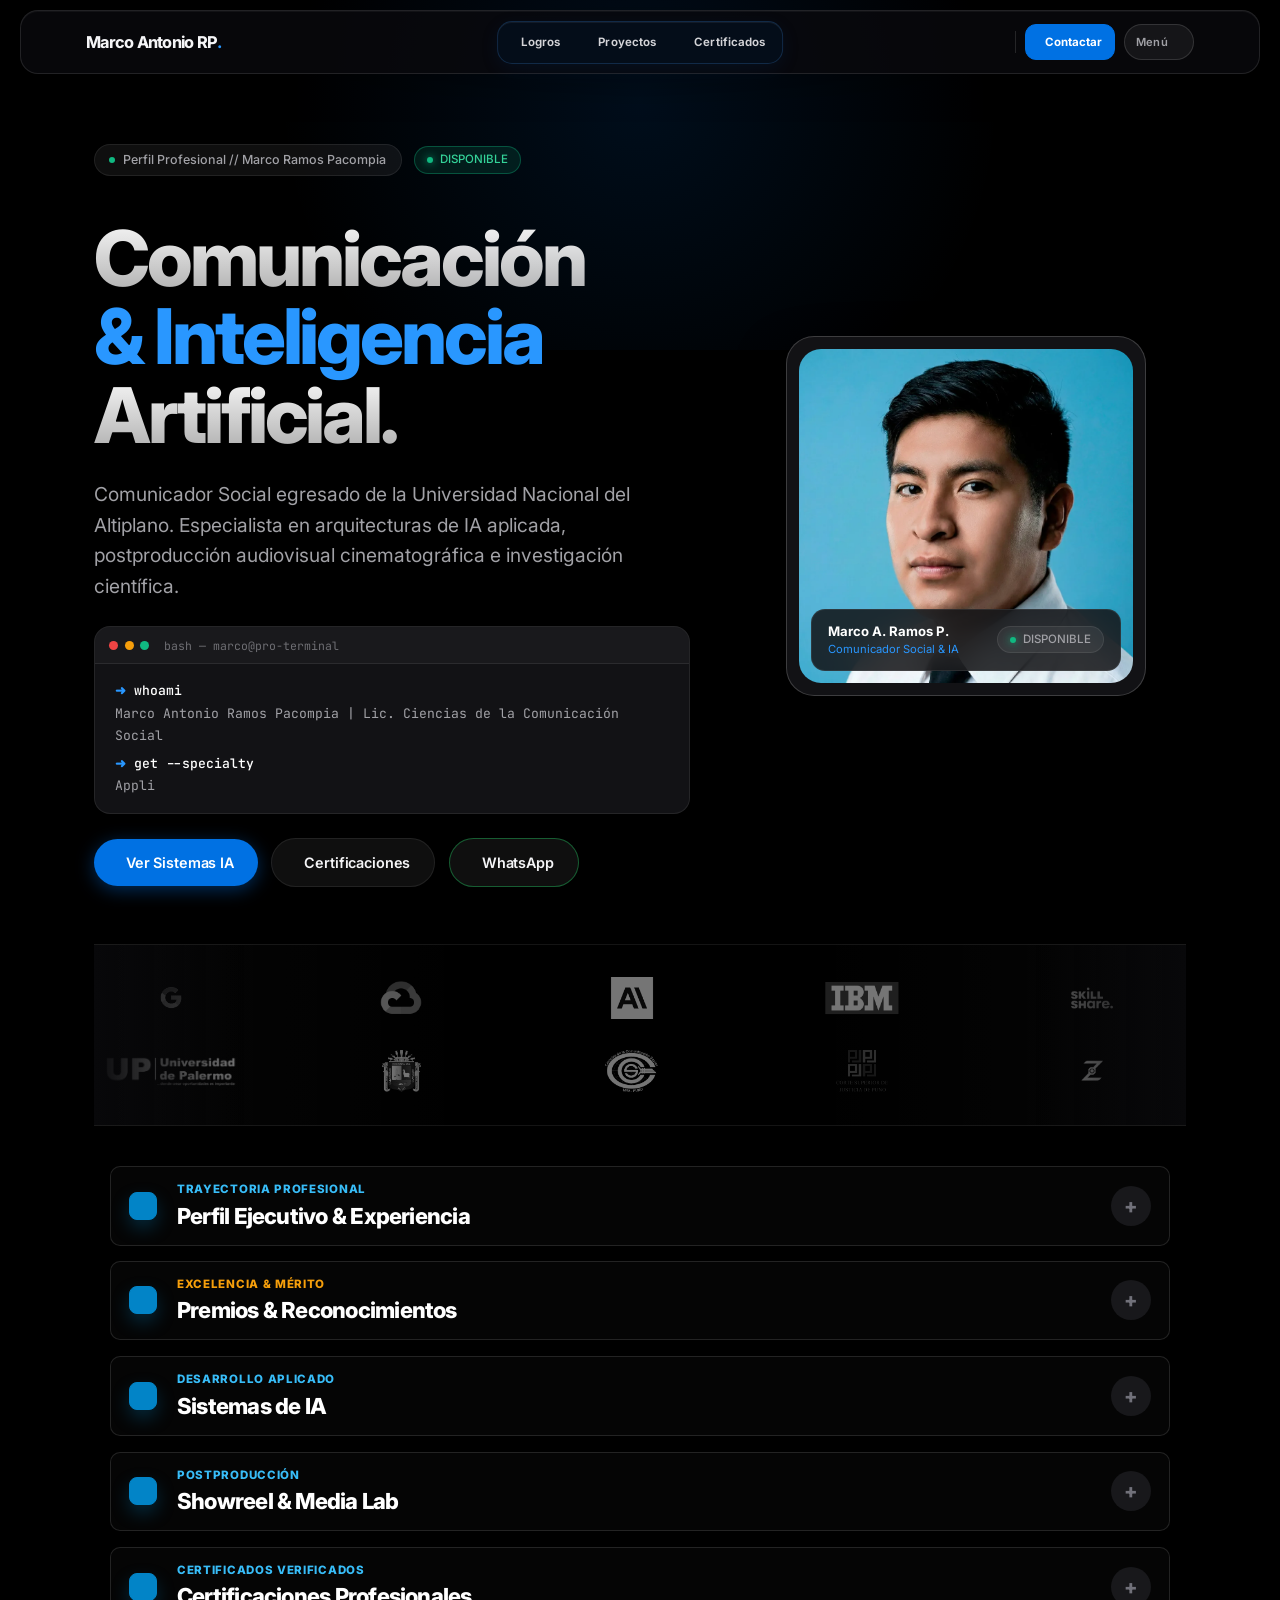
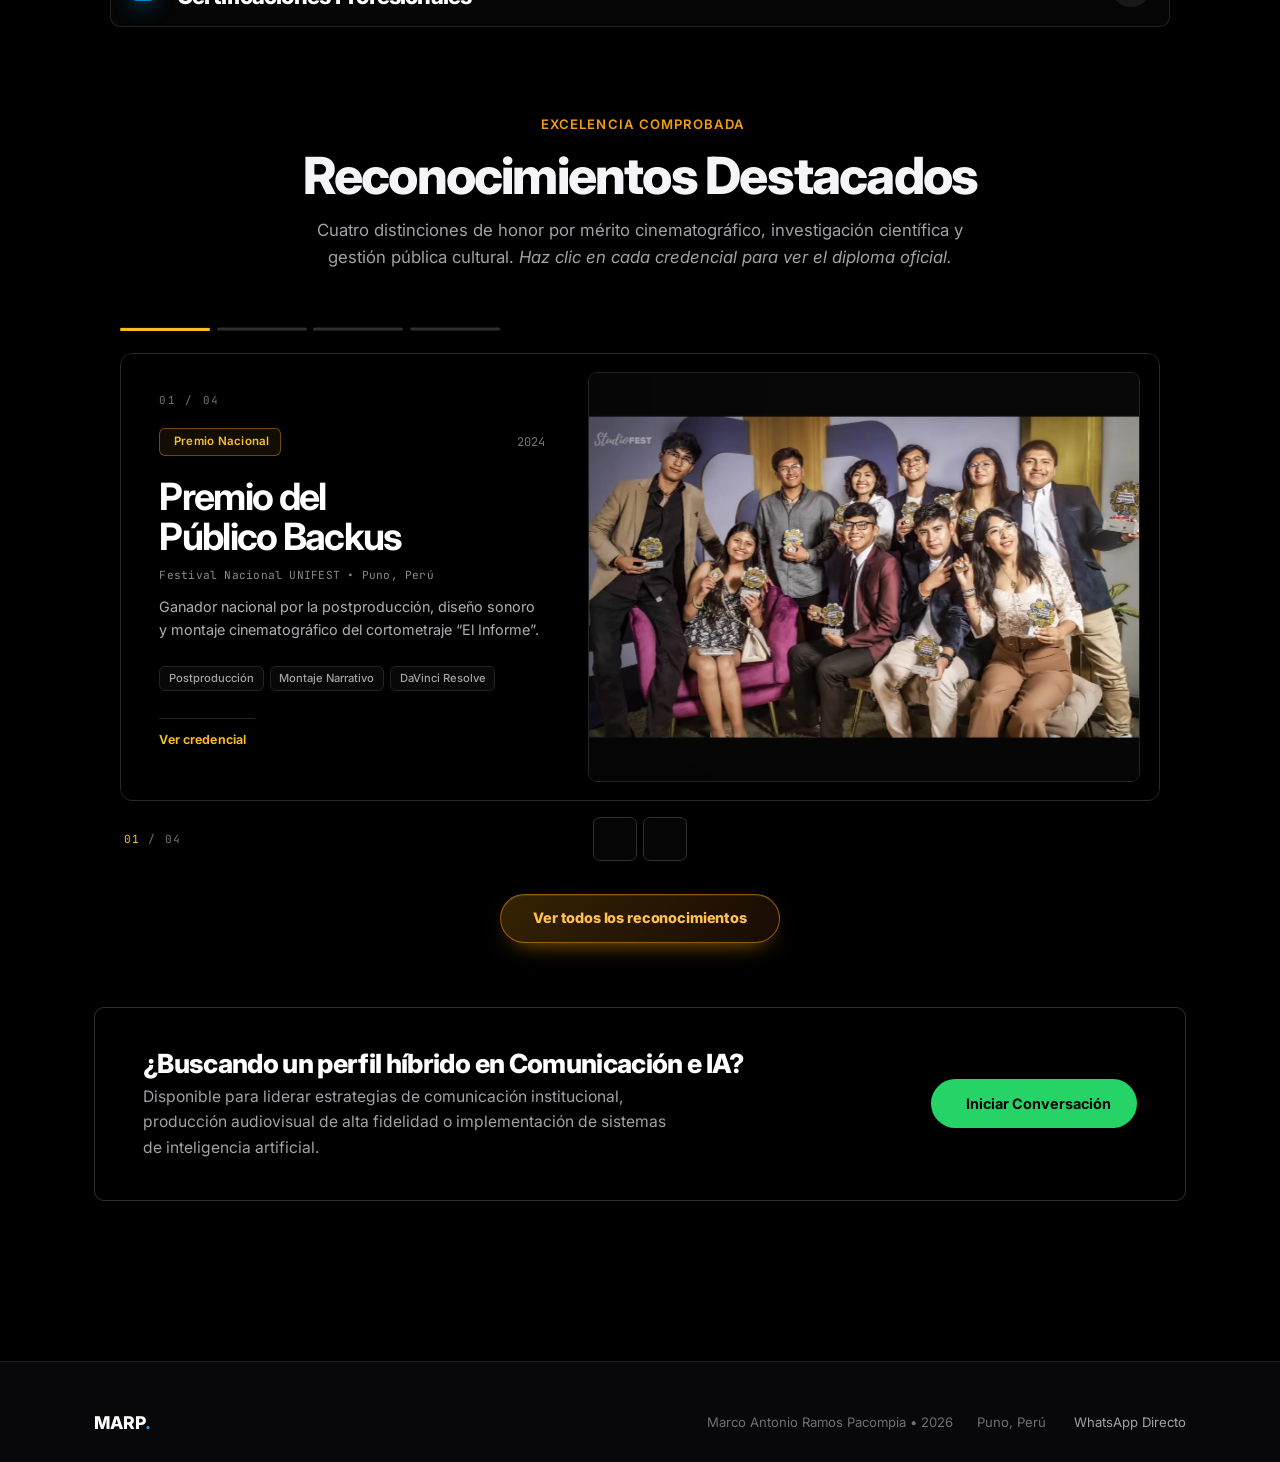
==== commit 1306aaeb: "Improve SEO and ChatGPT search discoverability" ====
--- a/index.html
+++ b/index.html
@@ -8,7 +8,7 @@
     <meta name="description" content="CV profesional y portafolio ejecutivo de Marco Antonio Ramos Pacompia. Comunicador Social especializado en Inteligencia Artificial aplicada, producción audiovisual e investigación. Puno, Perú.">
     <meta name="keywords" content="Marco Antonio Ramos Pacompia, CV Comunicador Social, Inteligencia Artificial, UNA Puno, UNIFEST Backus, Puno Perú, Producción Audiovisual, IA Aplicada">
     <meta name="author" content="Marco Antonio Ramos Pacompia">
-    <meta name="robots" content="index, follow">
+    <meta name="robots" content="index, follow, max-image-preview:large">
     
     <!-- Open Graph Meta Tags -->
     <meta property="og:title" content="Marco Antonio Ramos Pacompia — CV Profesional">
@@ -29,6 +29,75 @@
     
     <!-- Styles -->
     <link rel="stylesheet" href="styles.css">
+
+    <link rel="canonical" href="https://ilusionist21.github.io/marco-antonio-ramos-pacompia/">
+    <meta property="og:url" content="https://ilusionist21.github.io/marco-antonio-ramos-pacompia/">
+    <meta property="og:site_name" content="Marco Antonio Ramos Pacompia">
+    <meta name="twitter:card" content="summary_large_image">
+    <meta name="twitter:title" content="Marco Antonio Ramos Pacompia — CV Profesional | Comunicador Social &amp; IA Aplicada">
+    <meta name="twitter:description" content="CV profesional y portafolio ejecutivo de Marco Antonio Ramos Pacompia. Comunicador Social especializado en Inteligencia Artificial aplicada, producción audiovisual e investigación. Puno, Perú.">
+    <meta name="twitter:image" content="https://ilusionist21.github.io/marco-antonio-ramos-pacompia/avatar.webp">
+
+    <script type="application/ld+json">
+{
+  "@context": "https://schema.org",
+  "@graph": [
+    {
+      "@type": "WebSite",
+      "@id": "https://ilusionist21.github.io/marco-antonio-ramos-pacompia/#website",
+      "url": "https://ilusionist21.github.io/marco-antonio-ramos-pacompia/",
+      "name": "Marco Antonio Ramos Pacompia",
+      "inLanguage": "es-PE",
+      "publisher": {
+        "@id": "https://ilusionist21.github.io/marco-antonio-ramos-pacompia/#marco-antonio-ramos-pacompia"
+      }
+    },
+    {
+      "@type": "Person",
+      "@id": "https://ilusionist21.github.io/marco-antonio-ramos-pacompia/#marco-antonio-ramos-pacompia",
+      "name": "Marco Antonio Ramos Pacompia",
+      "url": "https://ilusionist21.github.io/marco-antonio-ramos-pacompia/",
+      "image": "https://ilusionist21.github.io/marco-antonio-ramos-pacompia/avatar.webp",
+      "jobTitle": "Comunicador Social especializado en Inteligencia Artificial aplicada",
+      "alumniOf": {
+        "@type": "CollegeOrUniversity",
+        "name": "Universidad Nacional del Altiplano"
+      },
+      "address": {
+        "@type": "PostalAddress",
+        "addressLocality": "Puno",
+        "addressCountry": "PE"
+      },
+      "sameAs": [
+        "https://www.linkedin.com/in/marco-antonio-ramos-pacompia-385180163",
+        "https://www.behance.net/marcopacompia"
+      ],
+      "knowsAbout": [
+        "Inteligencia Artificial aplicada",
+        "Comunicación Social",
+        "Producción audiovisual",
+        "Investigación científica",
+        "Automatización",
+        "Edición de video"
+      ]
+    },
+    {
+      "@type": "ProfilePage",
+      "@id": "https://ilusionist21.github.io/marco-antonio-ramos-pacompia/#profile",
+      "url": "https://ilusionist21.github.io/marco-antonio-ramos-pacompia/",
+      "name": "Marco Antonio Ramos Pacompia — CV Profesional | Comunicador Social &amp; IA Aplicada",
+      "description": "CV profesional y portafolio ejecutivo de Marco Antonio Ramos Pacompia. Comunicador Social especializado en Inteligencia Artificial aplicada, producción audiovisual e investigación. Puno, Perú.",
+      "inLanguage": "es-PE",
+      "mainEntity": {
+        "@id": "https://ilusionist21.github.io/marco-antonio-ramos-pacompia/#marco-antonio-ramos-pacompia"
+      },
+      "isPartOf": {
+        "@id": "https://ilusionist21.github.io/marco-antonio-ramos-pacompia/#website"
+      }
+    }
+  ]
+}
+    </script>
 </head>
 
 <body>
